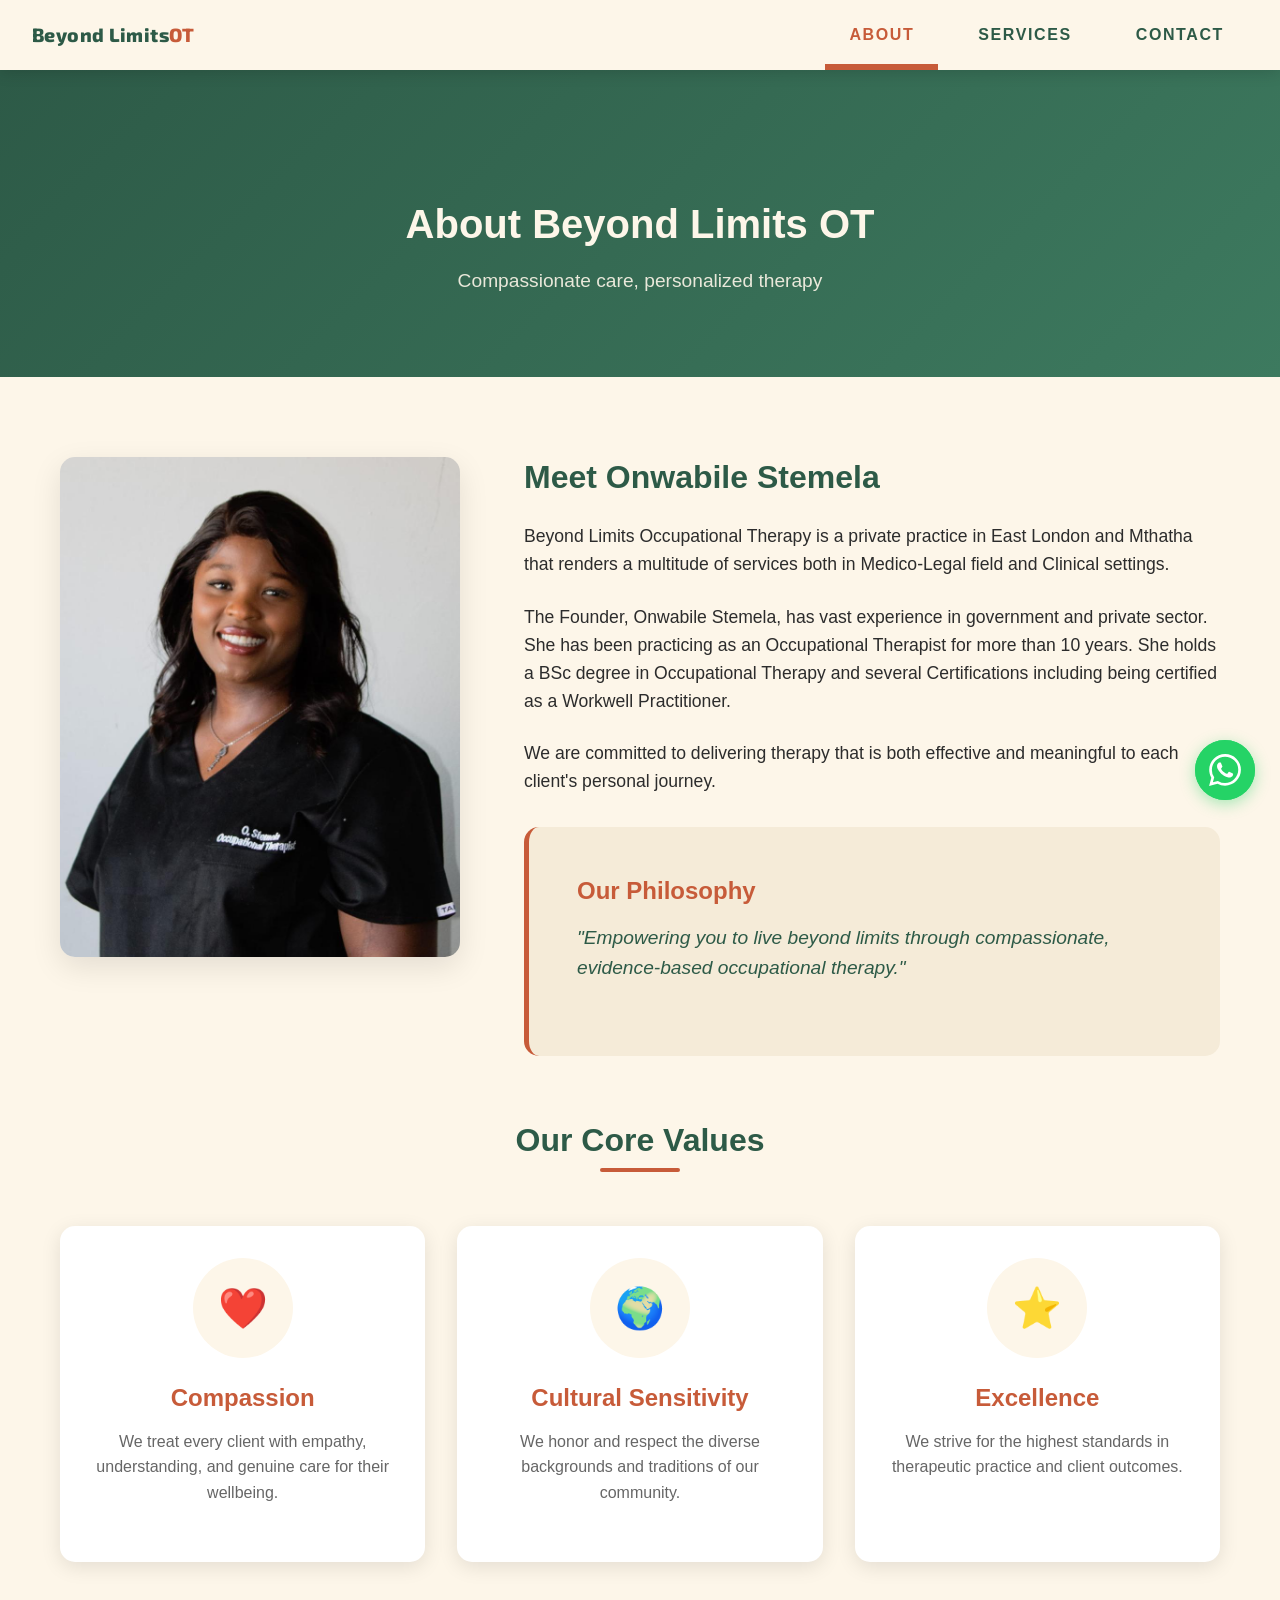
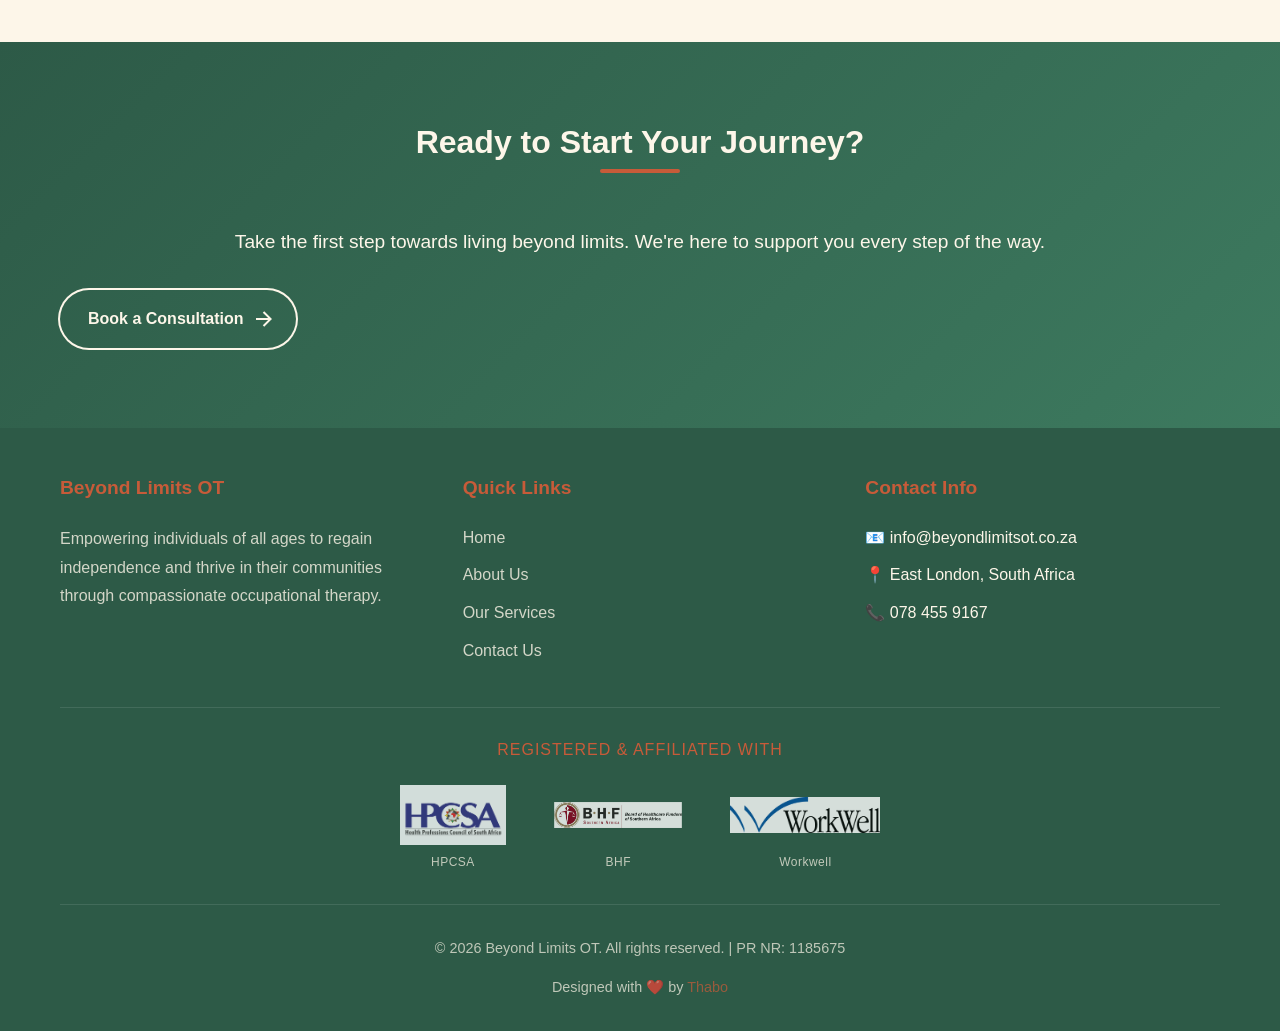
==== about.html @ 487ea7a8 "add signature on footer" ====
<!DOCTYPE html>
<html lang="en">
<head>
    <meta charset="UTF-8">
    <meta name="viewport" content="width=device-width, initial-scale=1.0">
    <meta name="description" content="Learn about Beyond Limits OT - Compassionate, culturally sensitive occupational therapy services in East London, South Africa.">
    <meta name="keywords" content="About, Occupational Therapy, OT, East London, South Africa, Therapist">
    <title>About Us | Beyond Limits OT</title>
    <link rel="preconnect" href="https://fonts.googleapis.com">
    <link rel="preconnect" href="https://fonts.gstatic.com" crossorigin>
    <link href="https://fonts.googleapis.com/css2?family=Exo+2:wght@700;800&display=swap" rel="stylesheet">
    <link rel="stylesheet" href="css/styles.css">
</head>
<body>
    <!-- Sticky Nav -->
    <div class="et-hero-tabs-container et-hero-tabs-container--top">
        <a href="index.html" class="nav-logo">Beyond Limits <span>OT</span></a>
        <div class="nav-links">
            <a class="et-hero-tab active" href="about.html">About</a>
            <a class="et-hero-tab" href="services.html">Services</a>
            <a class="et-hero-tab" href="contact.html">Contact</a>
            <span class="et-hero-tab-slider"></span>
        </div>
        <button class="hamburger" id="hamburger">
            <span></span>
            <span></span>
            <span></span>
        </button>
    </div>

    <!-- Page Header -->
    <section class="page-header">
        <div class="container">
            <h1>About Beyond Limits OT</h1>
            <p>Compassionate care, personalized therapy</p>
        </div>
    </section>

    <!-- About Full Section -->
    <section class="about-full">
        <div class="container">
            <div class="profile-section">
                <div class="profile-image">
                    <img src="assets/Onwabile.jpeg" alt="Portrait of Onwabile">
                </div>
                <div class="profile-text">
                    <h2>Meet Onwabile Stemela</h2>
                    <p>Beyond Limits Occupational Therapy is a private practice in East London and Mthatha that renders a multitude of services both in Medico-Legal field and Clinical settings.</p>
                    <p>The Founder, Onwabile Stemela, has vast experience in government and private sector. She has been practicing as an Occupational Therapist for more than 10 years. She holds a BSc degree in Occupational Therapy and several Certifications including being certified as a Workwell Practitioner.</p>
                    <p>We are committed to delivering therapy that is both effective and meaningful to each client's personal journey.</p>
                    
                    <div class="philosophy">
                        <h3>Our Philosophy</h3>
                        <p>"Empowering you to live beyond limits through compassionate, evidence-based occupational therapy."</p>
                    </div>
                </div>
            </div>

            <div class="values-section" style="margin-top: 4rem;">
                <div class="section-title">
                    <h2>Our Core Values</h2>
                </div>
                <div class="services-grid">
                    <div class="service-card">
                        <div class="service-icon">❤️</div>
                        <h3>Compassion</h3>
                        <p>We treat every client with empathy, understanding, and genuine care for their wellbeing.</p>
                    </div>
                    <div class="service-card">
                        <div class="service-icon">🌍</div>
                        <h3>Cultural Sensitivity</h3>
                        <p>We honor and respect the diverse backgrounds and traditions of our community.</p>
                    </div>
                    <div class="service-card">
                        <div class="service-icon">⭐</div>
                        <h3>Excellence</h3>
                        <p>We strive for the highest standards in therapeutic practice and client outcomes.</p>
                    </div>
                </div>
            </div>
        </div>
    </section>

    <!-- Call to Action -->
    <section class="contact-preview">
        <div class="container">
            <div class="section-title">
                <h2>Ready to Start Your Journey?</h2>
            </div>
            <p style="margin-bottom: 2rem; font-size: 1.2rem;">Take the first step towards living beyond limits. We're here to support you every step of the way.</p>
            <a href="contact.html" style="text-decoration: none;">
                <button class="animated-button">
                    <svg viewBox="0 0 24 24" class="arr-2" xmlns="http://www.w3.org/2000/svg">
                        <path d="M16.1716 10.9999L10.8076 5.63589L12.2218 4.22168L20 11.9999L12.2218 19.778L10.8076 18.3638L16.1716 12.9999H4V10.9999H16.1716Z"></path>
                    </svg>
                    <span class="text">Book a Consultation</span>
                    <span class="circle"></span>
                    <svg viewBox="0 0 24 24" class="arr-1" xmlns="http://www.w3.org/2000/svg">
                        <path d="M16.1716 10.9999L10.8076 5.63589L12.2218 4.22168L20 11.9999L12.2218 19.778L10.8076 18.3638L16.1716 12.9999H4V10.9999H16.1716Z"></path>
                    </svg>
                </button>
            </a>
        </div>
    </section>

    <!-- Footer -->
    <footer>
        <div class="container">
            <div class="footer-content">
                <div class="footer-section">
                    <h4>Beyond Limits OT</h4>
                    <p>Empowering individuals of all ages to regain independence and thrive in their communities through compassionate occupational therapy.</p>
                </div>
                <div class="footer-section">
                    <h4>Quick Links</h4>
                    <ul>
                        <li><a href="index.html">Home</a></li>
                        <li><a href="about.html">About Us</a></li>
                        <li><a href="services.html">Our Services</a></li>
                        <li><a href="contact.html">Contact Us</a></li>
                    </ul>
                </div>
                <div class="footer-section">
                    <h4>Contact Info</h4>
                    <ul>
                        <li>📧 info@beyondlimitsot.co.za</li>
                        <li>📍 East London, South Africa</li>
                        <li>📞 078 455 9167</li>
                    </ul>
                </div>
            </div>
            <div class="footer-affiliations">
                <h4>Registered & Affiliated With</h4>
                <div class="affiliation-logos">
                    <a href="https://www.hpcsa.co.za" target="_blank" rel="noopener noreferrer" class="affiliation-item" title="Health Professions Council of South Africa">
                        <img src="assets/logos/hpcsa-logo.png" alt="HPCSA Logo">
                        <span>HPCSA</span>
                    </a>
                    <a href="https://bhfglobal.com" target="_blank" rel="noopener noreferrer" class="affiliation-item" title="Board of Healthcare Funders">
                        <img src="assets/logos/Board-of-Health-Funders-logo@2x.png" alt="BHF Logo">
                        <span>BHF</span>
                    </a>
                    <a href="https://www.workwell.co.za" target="_blank" rel="noopener noreferrer" class="affiliation-item" title="Workwell">
                        <img src="assets/logos/workwell-logo.png" alt="Workwell Logo">
                        <span>Workwell</span>
                    </a>
                </div>
            </div>
            <div class="footer-bottom">
                <p>&copy; 2026 Beyond Limits OT. All rights reserved. | PR NR: 1185675</p>
                <p>Designed with ❤️ by <a href="https://github.com/thaboxan" target="_blank">Thabo</a></p>
            </div>
        </div>
    </footer>

    <!-- WhatsApp Floating Button -->
    <a href="https://wa.me/27615814531?text=Hi%20Beyond%20Limits%20OT!%20I%27d%20like%20to%20inquire%20about%20your%20services." class="whatsapp-float" target="_blank" rel="noopener noreferrer" aria-label="Chat on WhatsApp">
        <svg xmlns="http://www.w3.org/2000/svg" viewBox="0 0 24 24" fill="currentColor">
            <path d="M17.472 14.382c-.297-.149-1.758-.867-2.03-.967-.273-.099-.471-.148-.67.15-.197.297-.767.966-.94 1.164-.173.199-.347.223-.644.075-.297-.15-1.255-.463-2.39-1.475-.883-.788-1.48-1.761-1.653-2.059-.173-.297-.018-.458.13-.606.134-.133.298-.347.446-.52.149-.174.198-.298.298-.497.099-.198.05-.371-.025-.52-.075-.149-.669-1.612-.916-2.207-.242-.579-.487-.5-.669-.51-.173-.008-.371-.01-.57-.01-.198 0-.52.074-.792.372-.272.297-1.04 1.016-1.04 2.479 0 1.462 1.065 2.875 1.213 3.074.149.198 2.096 3.2 5.077 4.487.709.306 1.262.489 1.694.625.712.227 1.36.195 1.871.118.571-.085 1.758-.719 2.006-1.413.248-.694.248-1.289.173-1.413-.074-.124-.272-.198-.57-.347m-5.421 7.403h-.004a9.87 9.87 0 01-5.031-1.378l-.361-.214-3.741.982.998-3.648-.235-.374a9.86 9.86 0 01-1.51-5.26c.001-5.45 4.436-9.884 9.888-9.884 2.64 0 5.122 1.03 6.988 2.898a9.825 9.825 0 012.893 6.994c-.003 5.45-4.437 9.884-9.885 9.884m8.413-18.297A11.815 11.815 0 0012.05 0C5.495 0 .16 5.335.157 11.892c0 2.096.547 4.142 1.588 5.945L.057 24l6.305-1.654a11.882 11.882 0 005.683 1.448h.005c6.554 0 11.89-5.335 11.893-11.893a11.821 11.821 0 00-3.48-8.413z"/>
        </svg>
    </a>

    <script src="js/main.js"></script>
</body>
</html>
---- css/styles.css ----
/* Beyond Limits OT - Stylesheet */
/* Colors: Terracotta, Deep Green, Cream - African heritage and healing */

:root {
    --terracotta: #C75B39;
    --terracotta-dark: #A64830;
    --deep-green: #2D5A47;
    --deep-green-light: #3D7A5F;
    --cream: #FDF6E9;
    --cream-dark: #F5EBD8;
    --text-dark: #2C2C2C;
    --text-light: #FFFFFF;
    --shadow: rgba(0, 0, 0, 0.1);
}

* {
    margin: 0;
    padding: 0;
    box-sizing: border-box;
}

html {
    scroll-behavior: smooth;
}

body {
    font-family: 'Segoe UI', 'Roboto', 'Open Sans', sans-serif;
    line-height: 1.6;
    color: var(--text-dark);
    background-color: var(--cream);
}

/* Typography */
h1, h2, h3, h4 {
    font-weight: 600;
    line-height: 1.3;
    margin-bottom: 1rem;
}

h1 {
    font-size: 2.5rem;
}

h2 {
    font-size: 2rem;
    color: var(--deep-green);
}

h3 {
    font-size: 1.5rem;
    color: var(--terracotta);
}

p {
    margin-bottom: 1rem;
}

a {
    color: var(--terracotta);
    text-decoration: none;
    transition: color 0.3s ease;
}

a:hover {
    color: var(--terracotta-dark);
}

/* Container */
.container {
    max-width: 1200px;
    margin: 0 auto;
    padding: 0 20px;
}

/* Header & Navigation - Sticky Slider Nav */
.et-hero-tabs {
    display: flex;
    flex-direction: column;
    justify-content: center;
    align-items: center;
    min-height: 100vh;
    position: relative;
    background: linear-gradient(135deg, var(--deep-green) 0%, var(--deep-green-light) 100%);
    text-align: center;
    padding: 0 2em;
}

.et-hero-tabs::before {
    content: '';
    position: absolute;
    top: 0;
    right: 0;
    width: 50%;
    height: 100%;
    background: url('https://images.unsplash.com/photo-1576091160550-2173dba999ef?w=800') center/cover;
    opacity: 0.2;
}

.et-hero-tabs .hero-content {
    position: relative;
    z-index: 1;
    max-width: 600px;
}

.et-hero-tabs .logo-text {
    font-size: 2rem;
    font-weight: 700;
    color: var(--cream);
    margin-bottom: 1rem;
}

.et-hero-tabs .logo-text span {
    color: var(--terracotta);
}

.et-hero-tabs h1 {
    font-size: 3rem;
    margin: 0 0 1rem 0;
    letter-spacing: 0.1rem;
    color: var(--cream);
}

.et-hero-tabs .tagline {
    font-size: 1.3rem;
    letter-spacing: 0.1rem;
    opacity: 0.9;
    color: var(--cream);
    font-style: italic;
    margin-bottom: 2rem;
}

.et-hero-tabs-container {
    display: flex;
    flex-direction: row;
    justify-content: space-between;
    align-items: center;
    position: absolute;
    bottom: 0;
    width: 100%;
    height: 70px;
    box-shadow: 0 0 20px rgba(0, 0, 0, 0.1);
    background: var(--cream);
    z-index: 1000;
    padding: 0 2rem;
}

.et-hero-tabs-container--top {
    position: fixed;
    top: 0;
    bottom: auto;
    box-shadow: 0 2px 15px rgba(0, 0, 0, 0.15);
    z-index: 99999;
}

.et-hero-tab {
    display: flex;
    justify-content: center;
    align-items: center;
    padding: 0 1.5rem;
    color: var(--deep-green);
    letter-spacing: 0.1rem;
    transition: all 0.5s ease;
    font-size: 0.9rem;
    font-weight: 600;
    text-transform: uppercase;
}

.et-hero-tab:hover {
    color: var(--cream);
    background: var(--terracotta);
    transition: all 0.5s ease;
}

.et-hero-tab.active {
    color: var(--terracotta);
}

.et-hero-tab.active:hover {
    color: var(--cream);
}

.et-hero-tab-slider {
    position: absolute;
    bottom: 0;
    width: 0;
    height: 6px;
    background: var(--terracotta);
    transition: left 0.3s ease, width 0.3s ease;
}

/* Nav Links Container */
.nav-links {
    display: flex;
    flex-direction: row;
    height: 100%;
    position: relative;
    gap: 1rem;
}

/* Nav Logo */
.nav-logo {
    display: flex;
    align-items: center;
    font-size: 1.2rem;
    font-weight: 800;
    color: var(--deep-green);
    white-space: nowrap;
    font-family: 'Exo 2', sans-serif;
    letter-spacing: 0.02em;
}

.nav-logo span {
    color: var(--terracotta);
}

.nav-logo:hover {
    color: var(--deep-green);
}

/* Hamburger Menu */
.hamburger {
    display: none;
    flex-direction: column;
    justify-content: center;
    align-items: center;
    cursor: pointer;
    padding: 10px 15px;
    background: transparent;
    border: none;
    z-index: 999999;
    position: relative;
}

.hamburger span {
    display: block;
    width: 25px;
    height: 3px;
    background-color: var(--deep-green);
    margin: 3px 0;
    transition: all 0.3s ease;
}

.hamburger.active span:nth-child(1) {
    transform: rotate(45deg) translate(5px, 5px);
}

.hamburger.active span:nth-child(2) {
    opacity: 0;
}

.hamburger.active span:nth-child(3) {
    transform: rotate(-45deg) translate(7px, -6px);
}

/* Mobile Styles */
@media (max-width: 768px) {
    .et-hero-tabs h1 {
        font-size: 2rem;
    }
    
    .et-hero-tabs .tagline {
        font-size: 1rem;
    }
    
    .et-hero-tabs-container {
        height: 60px;
        justify-content: space-between;
        align-items: center;
        padding: 0 10px;
    }
    
    .nav-logo {
        display: flex;
    }
    
    .hamburger {
        display: flex;
        z-index: 99999;
    }
    
    .nav-links {
        display: none;
        position: absolute;
        top: 60px;
        left: 0;
        right: 0;
        flex-direction: column;
        background-color: #FDF6E9;
        box-shadow: 0 10px 20px rgba(0, 0, 0, 0.1);
        z-index: 999;
        gap: 0;
    }
    
    .nav-links.active {
        display: flex;
        background-color: #FDF6E9;
    }
    
    .et-hero-tab {
        height: 50px;
        font-size: 0.9rem;
        border-bottom: 1px solid var(--cream-dark);
        background-color: #FDF6E9;
    }
    
    .et-hero-tab:hover,
    .et-hero-tab:focus {
        background: var(--terracotta);
        color: var(--cream);
    }
    
    .et-hero-tab-slider {
        display: none;
    }
    
    /* Center buttons on mobile */
    .hero-content,
    .et-hero-tabs .hero-content {
        display: flex;
        flex-direction: column;
        align-items: center;
        text-align: center;
    }
    
    .animated-button {
        margin: 0 auto;
    }
    
    .btn,
    .btn-primary,
    .btn-secondary,
    .ripple-button {
        display: block;
        margin: 0 auto;
        text-align: center;
    }
    
    .about-preview .btn,
    .service-card .btn,
    .profile-text .btn,
    .cta-section .btn,
    .cta-section .animated-button {
        margin: 0 auto;
    }
}

@media (min-width: 800px) {
    .et-hero-tabs h1 {
        font-size: 3rem;
    }
    
    .et-hero-tab {
        font-size: 1rem;
    }
}

/* Legacy header styles (for other pages) */
header {
    background-color: var(--deep-green);
    padding: 1rem 0;
    position: fixed;
    width: 100%;
    top: 0;
    z-index: 1000;
    box-shadow: 0 2px 10px var(--shadow);
}

.header-container {
    display: flex;
    justify-content: space-between;
    align-items: center;
    max-width: 1200px;
    margin: 0 auto;
    padding: 0 20px;
}

.logo {
    display: flex;
    align-items: center;
    gap: 10px;
}

.logo-text {
    font-size: 1.5rem;
    font-weight: 700;
    color: var(--cream);
}

.logo-text span {
    color: var(--terracotta);
}

nav ul {
    display: flex;
    list-style: none;
    gap: 2rem;
}

nav ul li a {
    color: var(--cream);
    font-weight: 500;
    padding: 0.5rem 1rem;
    border-radius: 5px;
    transition: all 0.3s ease;
}

nav ul li a:hover,
nav ul li a.active {
    background-color: var(--cream);
    color: var(--text-light);
}

/* Mobile Navigation */
.hamburger {
    display: none;
    flex-direction: column;
    cursor: pointer;
    gap: 5px;
}

.hamburger span {
    width: 25px;
    height: 3px;
    background-color: var(--deep-green);
    transition: all 0.3s ease;
}

/* Hero Section */
.hero {
    background: linear-gradient(135deg, var(--deep-green) 0%, var(--deep-green-light) 100%);
    min-height: 100vh;
    display: flex;
    align-items: center;
    padding-top: 80px;
    position: relative;
    overflow: hidden;
}

.hero::before {
    content: '';
    position: absolute;
    top: 0;
    right: 0;
    width: 50%;
    height: 100%;
    background: url('https://images.unsplash.com/photo-1576091160550-2173dba999ef?w=800') center/cover;
    opacity: 0.3;
}

.hero-content {
    position: relative;
    z-index: 1;
    max-width: 600px;
    padding: 2rem;
}

.hero h1 {
    color: var(--cream);
    font-size: 3rem;
    margin-bottom: 1.5rem;
}

/* Parallax Scroll Effects */
.parallax-section {
    position: relative;
    overflow: hidden;
}

.parallax-bg {
    position: absolute;
    top: 0;
    left: 0;
    width: 100%;
    height: 100%;
    background-size: cover;
    background-position: center;
    background-repeat: no-repeat;
    will-change: transform;
    transform: translateZ(0);
}

.parallax-content {
    position: relative;
    z-index: 1;
}

/* Scroll Animation Classes */
.fade-in-up {
    opacity: 0;
    transform: translateY(60px);
    transition: opacity 0.8s ease-out, transform 0.8s ease-out;
}

.fade-in-up.is-visible {
    opacity: 1;
    transform: translateY(0);
}

.slide-in-left {
    opacity: 0;
    transform: translateX(-80px);
    transition: opacity 0.9s ease-out, transform 0.9s ease-out;
}

.slide-in-left.is-visible {
    opacity: 1;
    transform: translateX(0);
}

.slide-in-right {
    opacity: 0;
    transform: translateX(80px);
    transition: opacity 0.9s ease-out, transform 0.9s ease-out;
}

.slide-in-right.is-visible {
    opacity: 1;
    transform: translateX(0);
}

.scale-in {
    opacity: 0;
    transform: scale(0.85);
    transition: opacity 0.7s ease-out, transform 0.7s ease-out;
}

.scale-in.is-visible {
    opacity: 1;
    transform: scale(1);
}

.zoom-in {
    opacity: 0;
    transform: scale(1.1);
    transition: opacity 0.8s ease-out, transform 0.8s ease-out;
}

.zoom-in.is-visible {
    opacity: 1;
    transform: scale(1);
}

/* Staggered Animation */
.stagger-container .stagger-item {
    opacity: 0;
    transform: translateY(40px);
    transition: opacity 0.6s ease-out, transform 0.6s ease-out;
}

.stagger-container.is-visible .stagger-item:nth-child(1) { 
    transition-delay: 0.1s; 
}
.stagger-container.is-visible .stagger-item:nth-child(2) { 
    transition-delay: 0.2s; 
}
.stagger-container.is-visible .stagger-item:nth-child(3) { 
    transition-delay: 0.3s; 
}
.stagger-container.is-visible .stagger-item:nth-child(4) { 
    transition-delay: 0.4s; 
}
.stagger-container.is-visible .stagger-item:nth-child(5) { 
    transition-delay: 0.5s; 
}
.stagger-container.is-visible .stagger-item:nth-child(6) { 
    transition-delay: 0.6s; 
}

.stagger-container.is-visible .stagger-item {
    opacity: 1;
    transform: translateY(0);
}

/* Floating Animation */
@keyframes float {
    0%, 100% {
        transform: translateY(0px);
    }
    50% {
        transform: translateY(-20px);
    }
}

.float-element {
    animation: float 3s ease-in-out infinite;
}

.hero .tagline {
    color: var(--cream);
    font-size: 1.5rem;
    margin-bottom: 2rem;
    font-style: italic;
}

/* Buttons */
.btn {
    display: inline-block;
    padding: 1rem 2rem;
    border-radius: 50px;
    font-weight: 600;
    text-transform: uppercase;
    letter-spacing: 1px;
    transition: all 0.3s ease;
    cursor: pointer;
    border: none;
    font-size: 1rem;
}

.btn-primary {
    background-color: var(--terracotta);
    color: var(--text-light);
}

.btn-primary:hover {
    background-color: var(--terracotta-dark);
    color: var(--text-light);
    transform: translateY(-3px);
    box-shadow: 0 5px 20px rgba(199, 91, 57, 0.4);
}

.btn-secondary {
    background-color: transparent;
    color: var(--terracotta);
    border: 2px solid var(--terracotta);
}

.btn-secondary:hover {
    background-color: var(--terracotta);
    color: var(--text-light);
}

/* Animated Button */
.animated-button {
  position: relative;
  display: flex;
  align-items: center;
  gap: 4px;
  padding: 16px 36px;
  border: 4px solid;
  border-color: transparent;
  font-size: 16px;
  background-color: inherit;
  border-radius: 100px;
  font-weight: 600;
  color: var(--cream);
  box-shadow: 0 0 0 2px var(--cream);
  cursor: pointer;
  overflow: hidden;
  transition: all 0.6s cubic-bezier(0.23, 1, 0.32, 1);
}

.animated-button svg {
  position: absolute;
  width: 24px;
  fill: var(--cream);
  z-index: 9;
  transition: all 0.8s cubic-bezier(0.23, 1, 0.32, 1);
}

.animated-button .arr-1 {
  right: 16px;
}

.animated-button .arr-2 {
  left: -25%;
}

.animated-button .circle {
  position: absolute;
  top: 50%;
  left: 50%;
  transform: translate(-50%, -50%);
  width: 20px;
  height: 20px;
  background-color: var(--cream);
  border-radius: 50%;
  opacity: 0;
  transition: all 0.8s cubic-bezier(0.23, 1, 0.32, 1);
}

.animated-button .text {
  position: relative;
  z-index: 1;
  transform: translateX(-12px);
  transition: all 0.8s cubic-bezier(0.23, 1, 0.32, 1);
}

.animated-button:hover {
  box-shadow: 0 0 0 12px transparent;
  color: #212121;
  border-radius: 8px;
}

.animated-button:hover .arr-1 {
  right: -25%;
}

.animated-button:hover .arr-2 {
  left: 16px;
}

.animated-button:hover .text {
  transform: translateX(12px);
}

.animated-button:hover svg {
  fill: #212121;
}

.animated-button:active {
  scale: 0.95;
  box-shadow: 0 0 0 4px var(--cream);
}

.animated-button:hover .circle {
  width: 300px;
  height: 300px;
  opacity: 1;
}

/* Animated Button Secondary - for light backgrounds */
.animated-button.btn-alt {
  color: var(--terracotta);
  box-shadow: 0 0 0 2px var(--terracotta);
}

.animated-button.btn-alt svg {
  fill: var(--terracotta);
}

.animated-button.btn-alt .circle {
  background-color: var(--terracotta);
}

.animated-button.btn-alt:hover {
  box-shadow: 0 0 0 12px transparent;
  color: var(--cream);
  border-radius: 8px;
}

.animated-button.btn-alt:hover svg {
  fill: var(--cream);
}

.animated-button.btn-alt:hover .circle {
  width: 300px;
  height: 300px;
  opacity: 1;
}

.animated-button.btn-alt:active {
  scale: 0.95;
  box-shadow: 0 0 0 4px var(--terracotta);
}

/* Ripple Button */
.ripple-button {
  outline: 0;
  display: inline-flex;
  align-items: center;
  justify-content: space-between;
  background: var(--terracotta);
  min-width: 200px;
  border: 0;
  border-radius: 4px;
  box-shadow: 0 4px 12px rgba(0, 0, 0, .1);
  box-sizing: border-box;
  padding: 16px 20px;
  color: var(--cream);
  font-size: 12px;
  font-weight: 600;
  letter-spacing: 1.2px;
  text-transform: uppercase;
  overflow: hidden;
  cursor: pointer;
}

.ripple-button:hover {
  opacity: .95;
}

.ripple-button .ripple-animation {
  border-radius: 100%;
  animation: ripple 0.6s linear infinite;
}

@keyframes ripple {
  0% {
    box-shadow: 0 0 0 0 rgba(255, 255, 255, 0.1), 0 0 0 20px rgba(255, 255, 255, 0.1), 0 0 0 40px rgba(255, 255, 255, 0.1), 0 0 0 60px rgba(255, 255, 255, 0.1);
  }

  100% {
    box-shadow: 0 0 0 20px rgba(255, 255, 255, 0.1), 0 0 0 40px rgba(255, 255, 255, 0.1), 0 0 0 60px rgba(255, 255, 255, 0.1), 0 0 0 80px rgba(255, 255, 255, 0);
  }
}

/* Sections */
section {
    padding: 5rem 0;
}

.section-title {
    text-align: center;
    margin-bottom: 3rem;
}

.section-title h2 {
    position: relative;
    display: inline-block;
}

.section-title h2::after {
    content: '';
    position: absolute;
    bottom: -10px;
    left: 50%;
    transform: translateX(-50%);
    width: 80px;
    height: 4px;
    background-color: var(--terracotta);
    border-radius: 2px;
}

/* About Preview */
.about-preview {
    background-color: var(--cream-dark);
}

.about-content {
    display: grid;
    grid-template-columns: 1fr 1fr;
    gap: 4rem;
    align-items: center;
}

.about-image {
    position: relative;
}

.about-image img {
    width: 100%;
    height: 400px;
    object-fit: cover;
    border-radius: 15px;
    box-shadow: 0 10px 30px var(--shadow);
}

.about-image::before {
    content: '';
    position: absolute;
    top: -20px;
    left: -20px;
    width: 100%;
    height: 100%;
    border: 4px solid var(--terracotta);
    border-radius: 15px;
    z-index: -1;
}

.about-text h2 {
    margin-bottom: 1.5rem;
}

.about-text p {
    font-size: 1.1rem;
    color: var(--text-dark);
    margin-bottom: 2rem;
}

/* Services Preview */
.services-preview {
    background-color: var(--cream);
}

.services-grid {
    display: grid;
    grid-template-columns: repeat(3, 1fr);
    gap: 2rem;
}

.service-card {
    background-color: var(--text-light);
    padding: 2rem;
    border-radius: 15px;
    text-align: center;
    box-shadow: 0 5px 20px var(--shadow);
    transition: all 0.3s ease;
}

.service-card:hover {
    transform: translateY(-10px);
    box-shadow: 0 15px 40px var(--shadow);
}

.service-icon {
    width: 100px;
    height: 100px;
    margin: 0 auto 1.5rem;
    background-color: var(--cream);
    border-radius: 50%;
    display: flex;
    align-items: center;
    justify-content: center;
    font-size: 2.5rem;
}

.service-card h3 {
    margin-bottom: 1rem;
}

.service-card p {
    color: #666;
    margin-bottom: 1.5rem;
}

/* Contact Preview */
.contact-preview {
    background: linear-gradient(135deg, var(--deep-green) 0%, var(--deep-green-light) 100%);
    color: var(--cream);
    text-align: center;
}

.contact-preview h2 {
    color: var(--cream);
}

.contact-preview .section-title h2::after {
    background-color: var(--terracotta);
}

.contact-info {
    display: flex;
    justify-content: center;
    gap: 4rem;
    margin-bottom: 2rem;
    flex-wrap: wrap;
}

.contact-item {
    display: flex;
    align-items: center;
    gap: 1rem;
    font-size: 1.1rem;
}

.contact-item i {
    font-size: 1.5rem;
    color: var(--terracotta);
}

/* Page Header */
.page-header {
    background: linear-gradient(135deg, var(--deep-green) 0%, var(--deep-green-light) 100%);
    padding: 8rem 0 4rem;
    text-align: center;
    margin-top: 70px;
}

.page-header h1 {
    color: var(--cream);
    margin-bottom: 1rem;
}

.page-header p {
    color: var(--cream);
    opacity: 0.9;
    font-size: 1.2rem;
}

/* About Page */
.about-full {
    background-color: var(--cream);
}

.profile-section {
    display: grid;
    grid-template-columns: 400px 1fr;
    gap: 4rem;
    align-items: start;
    margin-bottom: 4rem;
}

.profile-image img {
    width: 100%;
    height: 500px;
    object-fit: cover;
    border-radius: 15px;
    box-shadow: 0 10px 30px var(--shadow);
}

.profile-text h2 {
    margin-bottom: 1.5rem;
}

.profile-text p {
    font-size: 1.1rem;
    margin-bottom: 1.5rem;
}

.philosophy {
    background-color: var(--cream-dark);
    padding: 3rem;
    border-radius: 15px;
    margin-top: 2rem;
    border-left: 5px solid var(--terracotta);
}

.philosophy h3 {
    margin-bottom: 1rem;
}

.philosophy p {
    font-size: 1.2rem;
    font-style: italic;
    color: var(--deep-green);
}

/* Services Page */
.services-full {
    background-color: var(--cream);
}

.service-detail {
    display: grid;
    grid-template-columns: 1fr 1fr;
    gap: 4rem;
    align-items: center;
    margin-bottom: 5rem;
    padding: 3rem;
    background-color: var(--text-light);
    border-radius: 20px;
    box-shadow: 0 5px 20px var(--shadow);
}

.service-detail:nth-child(even) {
    direction: rtl;
}

.service-detail:nth-child(even) > * {
    direction: ltr;
}

.service-detail-image img {
    width: 100%;
    height: 350px;
    object-fit: cover;
    border-radius: 15px;
}

.service-detail-content h2 {
    margin-bottom: 1.5rem;
}

.service-detail-content p {
    font-size: 1.1rem;
    margin-bottom: 1rem;
}

.service-detail-content ul {
    list-style: none;
    margin: 1.5rem 0;
}

.service-detail-content ul li {
    padding: 0.5rem 0;
    padding-left: 2rem;
    position: relative;
}

.service-detail-content ul li::before {
    content: '✓';
    position: absolute;
    left: 0;
    color: var(--terracotta);
    font-weight: bold;
}

/* Contact Page */
.contact-full {
    background-color: var(--cream);
}

.contact-grid {
    display: grid;
    grid-template-columns: 1fr 1fr;
    gap: 4rem;
}

.contact-form-section {
    background-color: var(--text-light);
    padding: 3rem;
    border-radius: 20px;
    box-shadow: 0 5px 20px var(--shadow);
}

.contact-form-section h2 {
    margin-bottom: 2rem;
}

.form-group {
    margin-bottom: 1.5rem;
}

.form-group label {
    display: block;
    margin-bottom: 0.5rem;
    font-weight: 500;
    color: var(--deep-green);
}

.form-group input,
.form-group textarea {
    width: 100%;
    padding: 1rem;
    border: 2px solid var(--cream-dark);
    border-radius: 10px;
    font-size: 1rem;
    font-family: inherit;
    transition: border-color 0.3s ease;
}

.form-group input:focus,
.form-group textarea:focus {
    outline: none;
    border-color: var(--terracotta);
}

.form-group textarea {
    min-height: 150px;
    resize: vertical;
}

.contact-details {
    padding: 2rem 0;
}

.contact-details h2 {
    margin-bottom: 2rem;
}

.contact-detail-item {
    display: flex;
    align-items: flex-start;
    gap: 1.5rem;
    margin-bottom: 2rem;
    padding: 1.5rem;
    background-color: var(--text-light);
    border-radius: 15px;
    box-shadow: 0 3px 10px var(--shadow);
}

.contact-detail-item .icon {
    width: 60px;
    height: 60px;
    background-color: var(--terracotta);
    border-radius: 50%;
    display: flex;
    align-items: center;
    justify-content: center;
    font-size: 1.5rem;
    flex-shrink: 0;
}

.contact-detail-item h3 {
    margin-bottom: 0.5rem;
    font-size: 1.1rem;
}

.contact-detail-item p {
    color: #666;
    margin-bottom: 0;
}

.map-container {
    margin-top: 2rem;
    border-radius: 15px;
    overflow: hidden;
    box-shadow: 0 5px 20px var(--shadow);
}

.map-container iframe {
    width: 100%;
    height: 300px;
    border: none;
}

/* Footer */
footer {
    background-color: var(--deep-green);
    color: var(--cream);
    padding: 3rem 0 1rem;
}

.footer-content {
    display: grid;
    grid-template-columns: repeat(3, 1fr);
    gap: 3rem;
    margin-bottom: 2rem;
}

.footer-section h4 {
    color: var(--terracotta);
    margin-bottom: 1.5rem;
    font-size: 1.2rem;
}

.footer-section ul {
    list-style: none;
}

.footer-section ul li {
    margin-bottom: 0.75rem;
}

.footer-section ul li a {
    color: var(--cream);
    opacity: 0.8;
    transition: opacity 0.3s ease;
}

.footer-section ul li a:hover {
    opacity: 1;
    color: var(--terracotta);
}

.footer-section p {
    opacity: 0.8;
    line-height: 1.8;
}

/* Footer Affiliations */
.footer-affiliations {
    text-align: center;
    padding: 2rem 0;
    border-top: 1px solid rgba(255, 255, 255, 0.1);
    border-bottom: 1px solid rgba(255, 255, 255, 0.1);
    margin-bottom: 1rem;
}

.footer-affiliations h4 {
    color: var(--terracotta);
    margin-bottom: 1.5rem;
    font-size: 1rem;
    font-weight: 500;
    text-transform: uppercase;
    letter-spacing: 1px;
}

.affiliation-logos {
    display: flex;
    justify-content: center;
    align-items: center;
    gap: 3rem;
    flex-wrap: wrap;
}

.affiliation-item {
    display: flex;
    flex-direction: column;
    align-items: center;
    gap: 0.5rem;
    text-decoration: none;
    transition: transform 0.3s ease, opacity 0.3s ease;
    opacity: 0.8;
}

.affiliation-item:hover {
    transform: translateY(-3px);
    opacity: 1;
}

.affiliation-item img {
    height: 60px;
    width: auto;
    max-width: 150px;
    object-fit: contain;
    transition: transform 0.3s ease, opacity 0.3s ease;
}

.affiliation-item:hover img {
    transform: scale(1.05);
}

.affiliation-item span {
    color: var(--cream);
    font-size: 0.75rem;
    font-weight: 500;
    letter-spacing: 0.5px;
    opacity: 0.9;
}

.footer-bottom {
    text-align: center;
    padding-top: 1rem;
}

.footer-bottom p {
    opacity: 0.7;
    font-size: 0.9rem;
}

/* Form Messages */
.form-message {
    padding: 1rem;
    border-radius: 10px;
    margin-bottom: 1.5rem;
    display: none;
}

.form-message.success {
    background-color: #d4edda;
    color: #155724;
    border: 1px solid #c3e6cb;
    display: block;
}

.form-message.error {
    background-color: #f8d7da;
    color: #721c24;
    border: 1px solid #f5c6cb;
    display: block;
}

/* Responsive Design */
@media (max-width: 992px) {
    .services-grid {
        grid-template-columns: repeat(2, 1fr);
    }

    .about-content,
    .profile-section,
    .service-detail,
    .contact-grid {
        grid-template-columns: 1fr;
        gap: 2rem;
    }
    
    .contact-form-section {
        padding: 1.5rem;
        margin: 0 1rem;
    }
    
    .contact-details {
        padding: 1rem;
    }
    
    .contact-detail-item {
        flex-direction: column;
        text-align: center;
        align-items: center;
        gap: 1rem;
    }

    .service-detail:nth-child(even) {
        direction: ltr;
    }

    .footer-content {
        grid-template-columns: repeat(2, 1fr);
    }
}

@media (max-width: 768px) {
    .hamburger {
        display: flex;
    }

    nav ul {
        display: none;
        position: absolute;
        top: 100%;
        left: 0;
        right: 0;
        background-color: var(--deep-green);
        flex-direction: column;
        padding: 1rem;
        gap: 0;
    }

    nav ul.active {
        display: flex;
    }

    nav ul li {
        width: 100%;
    }

    nav ul li a {
        display: block;
        padding: 1rem;
        text-align: center;
    }

    .hero h1 {
        font-size: 2rem;
    }

    .hero .tagline {
        font-size: 1.2rem;
    }

    h1 {
        font-size: 2rem;
    }

    h2 {
        font-size: 1.5rem;
    }
    
    .page-header {
        margin-top: 60px;
        padding: 6rem 1rem 3rem;
    }
    
    .contact-full {
        padding: 2rem 0;
    }
    
    .contact-form-section {
        max-width: 100%;
    }

    .services-grid {
        grid-template-columns: 1fr;
    }

    .contact-info {
        flex-direction: column;
        gap: 1rem;
    }

    .footer-content {
        grid-template-columns: 1fr;
        text-align: center;
    }

    .about-image::before {
        display: none;
    }
}

@media (max-width: 480px) {
    .btn {
        padding: 0.8rem 1.5rem;
        font-size: 0.9rem;
    }

    section {
        padding: 3rem 0;
    }

    .service-card {
        padding: 1.5rem;
    }
    
    .page-header {
        padding: 6rem 1rem 3rem;
        margin-top: 60px;
    }
    
    .page-header h1 {
        font-size: 1.8rem;
    }
    
    .page-header p {
        font-size: 1rem;
    }
    
    .contact-form-section {
        padding: 1rem;
        border-radius: 10px;
    }
    
    .form-group input,
    .form-group textarea {
        padding: 0.8rem;
        font-size: 16px; /* Prevents zoom on iOS */
    }
    
    .contact-full .container {
        padding: 0 10px;
    }
}

/* ====================================
   FLOATING BUTTONS
   ==================================== */

/* WhatsApp Floating Button */
.whatsapp-float {
    position: fixed;
    bottom: 100px;
    right: 25px;
    width: 60px;
    height: 60px;
    background-color: #25D366;
    border-radius: 50%;
    display: flex;
    align-items: center;
    justify-content: center;
    box-shadow: 0 4px 15px rgba(37, 211, 102, 0.4);
    z-index: 9999;
    transition: all 0.3s ease;
    text-decoration: none;
}

.whatsapp-float svg {
    width: 32px;
    height: 32px;
    color: white;
}

.whatsapp-float:hover {
    transform: scale(1.1);
    box-shadow: 0 6px 20px rgba(37, 211, 102, 0.6);
}

.whatsapp-float:active {
    transform: scale(0.95);
}

/* Pulse animation for WhatsApp button */
.whatsapp-float::before {
    content: '';
    position: absolute;
    width: 100%;
    height: 100%;
    border-radius: 50%;
    background-color: #25D366;
    z-index: -1;
    animation: whatsapp-pulse 2s infinite;
}

@keyframes whatsapp-pulse {
    0% {
        transform: scale(1);
        opacity: 0.7;
    }
    70% {
        transform: scale(1.3);
        opacity: 0;
    }
    100% {
        transform: scale(1.3);
        opacity: 0;
    }
}

/* Back to Top Button */
.back-to-top {
    position: fixed;
    bottom: 25px;
    right: 25px;
    width: 50px;
    height: 50px;
    background-color: var(--terracotta);
    z-index: 9999;
    border: none;
    border-radius: 50%;
    display: flex;
    align-items: center;
    justify-content: center;
    cursor: pointer;
    opacity: 0;
    visibility: hidden;
    transform: translateY(20px);
    transition: all 0.3s ease;
    z-index: 9998;
    box-shadow: 0 4px 15px rgba(199, 91, 57, 0.4);
}

.back-to-top svg {
    width: 24px;
    height: 24px;
    color: white;
}

.back-to-top.visible {
    opacity: 1;
    visibility: visible;
    transform: translateY(0);
}

.back-to-top:hover {
    background-color: var(--terracotta-dark);
    transform: translateY(-3px);
    box-shadow: 0 6px 20px rgba(199, 91, 57, 0.5);
}

.back-to-top:active {
    transform: translateY(0);
}

/* Mobile adjustments for floating buttons */
@media (max-width: 768px) {
    .whatsapp-float {
        bottom: 90px;
        right: 15px;
        width: 55px;
        height: 55px;
    }
    
    .whatsapp-float svg {
        width: 28px;
        height: 28px;
    }
    
    .back-to-top {
        bottom: 20px;
        right: 15px;
        width: 45px;
        height: 45px;
    }
    
    .back-to-top svg {
        width: 20px;
        height: 20px;
    }
}
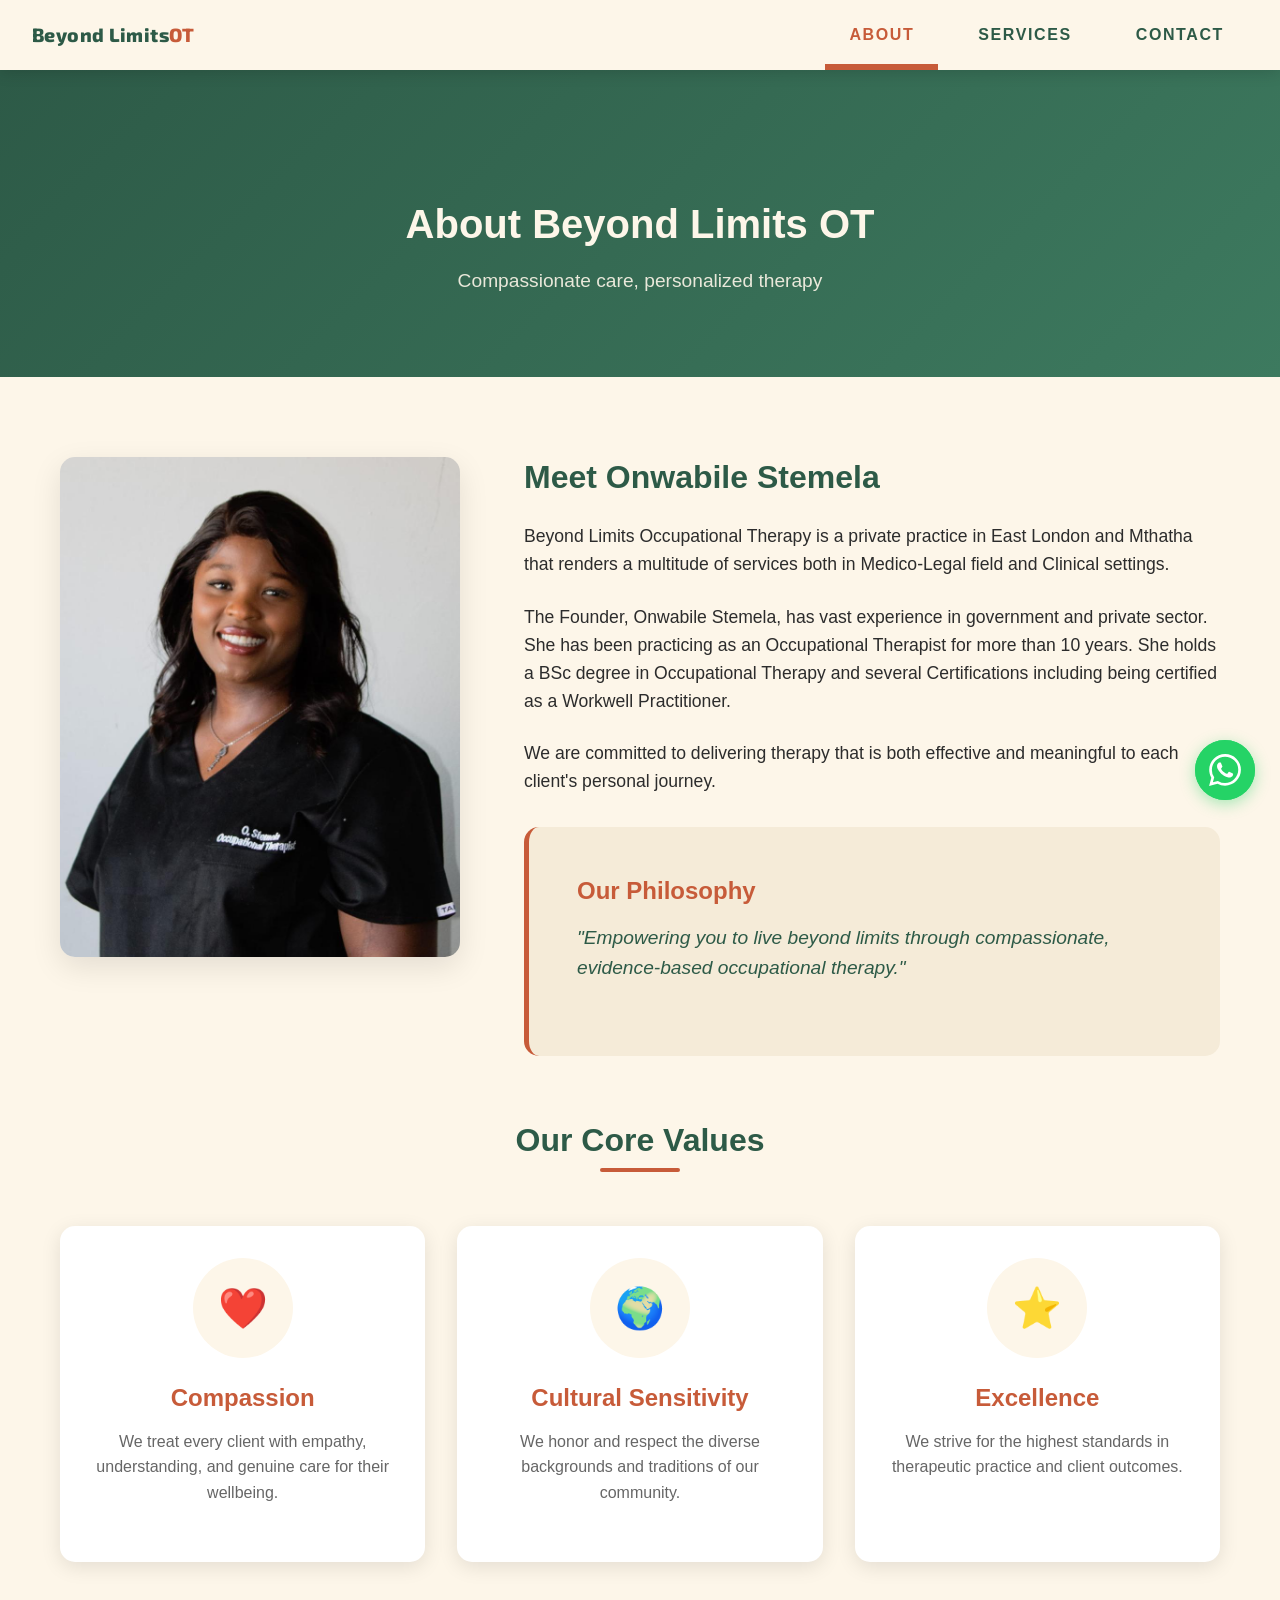
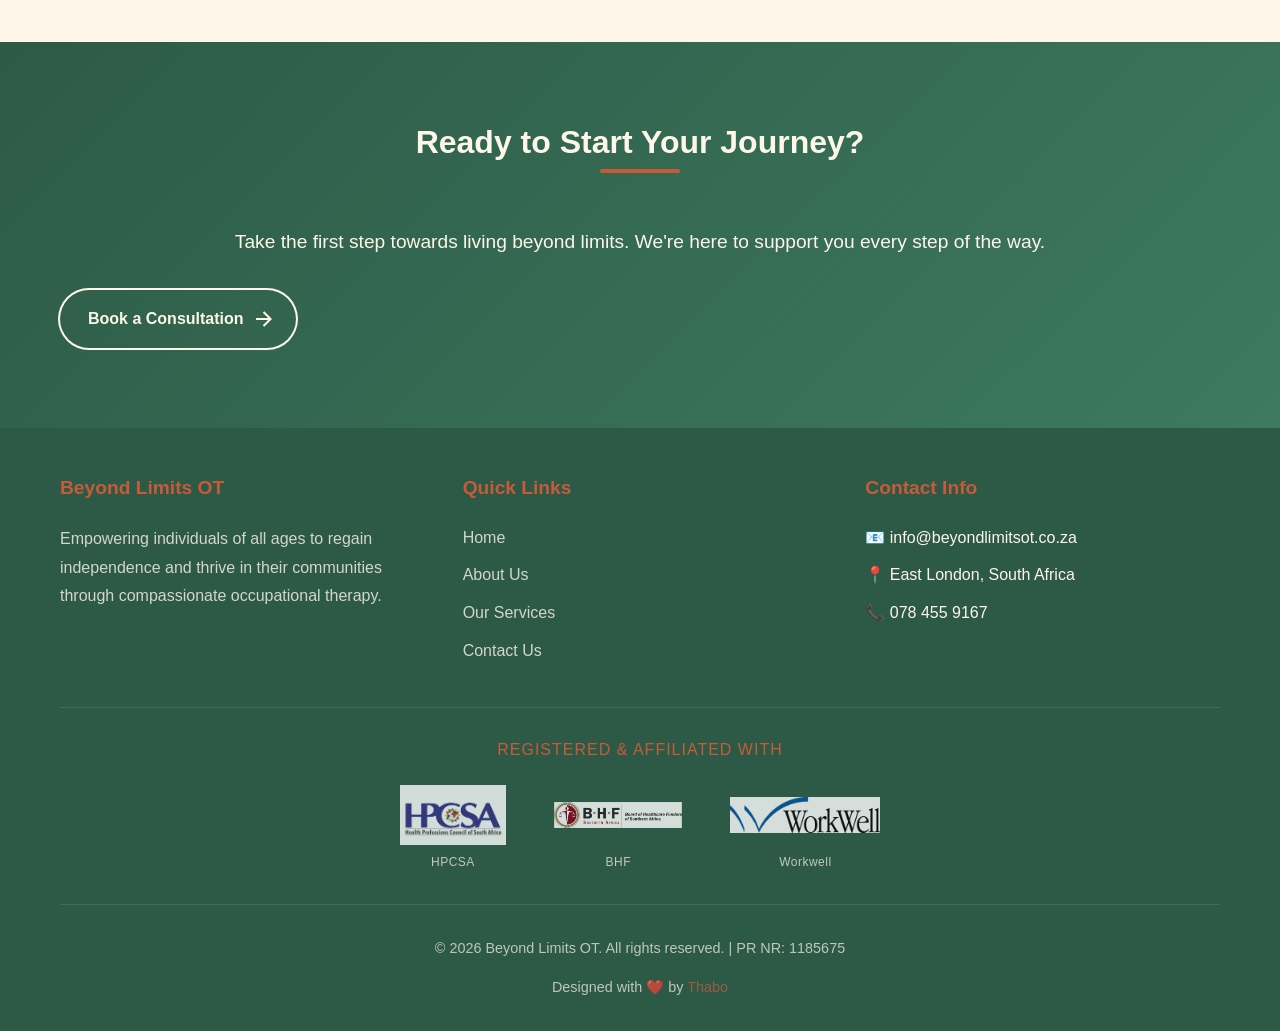
==== commit d4a3787a: "Make footer year dynamic with JavaScript" ====
--- a/about.html
+++ b/about.html
@@ -3,13 +3,116 @@
 <head>
     <meta charset="UTF-8">
     <meta name="viewport" content="width=device-width, initial-scale=1.0">
-    <meta name="description" content="Learn about Beyond Limits OT - Compassionate, culturally sensitive occupational therapy services in East London, South Africa.">
-    <meta name="keywords" content="About, Occupational Therapy, OT, East London, South Africa, Therapist">
-    <title>About Us | Beyond Limits OT</title>
+    <meta name="description" content="Meet Onwabile Stemela - HPCSA Registered Occupational Therapist (PR NR: 1185675) with 10+ years experience. BSc OT, Certified Workwell Practitioner for FCE assessments. Serving Mthatha, East London & Eastern Cape.">
+    <meta name="keywords" content="Onwabile Stemela Occupational Therapist, HPCSA Registered OT Eastern Cape, Workwell Certified Practitioner South Africa, FCE Assessor Mthatha, Female Occupational Therapist East London, Black Woman OT Eastern Cape, Experienced OT South Africa, BSc Occupational Therapy, Board of Healthcare Funders OT, BHF Registered Therapist">
+    <meta name="author" content="Onwabile Stemela - Beyond Limits Occupational Therapy">
+    <meta name="robots" content="index, follow, max-snippet:-1, max-image-preview:large">
+    <link rel="canonical" href="https://www.beyondlimitsot.co.za/about.html">
+    
+    <!-- Open Graph / Facebook -->
+    <meta property="og:type" content="profile">
+    <meta property="og:url" content="https://www.beyondlimitsot.co.za/about.html">
+    <meta property="og:title" content="Onwabile Stemela | HPCSA Registered Occupational Therapist | Beyond Limits OT">
+    <meta property="og:description" content="10+ years experience in medico-legal & clinical OT. BSc Occupational Therapy, Certified Workwell Practitioner. Specializing in RAF assessments, FCEs, stroke & spinal cord injury rehabilitation.">
+    <meta property="og:image" content="https://www.beyondlimitsot.co.za/assets/Onwabile.jpeg">
+    <meta property="og:image:width" content="1200">
+    <meta property="og:image:height" content="630">
+    <meta property="og:locale" content="en_ZA">
+    <meta property="og:site_name" content="Beyond Limits Occupational Therapy">
+    <meta property="profile:first_name" content="Onwabile">
+    <meta property="profile:last_name" content="Stemela">
+    
+    <!-- Twitter -->
+    <meta name="twitter:card" content="summary_large_image">
+    <meta name="twitter:url" content="https://www.beyondlimitsot.co.za/about.html">
+    <meta name="twitter:title" content="Onwabile Stemela | Occupational Therapist | Beyond Limits OT">
+    <meta name="twitter:description" content="HPCSA Registered OT with 10+ years experience. Certified Workwell Practitioner. Mthatha & East London.">
+    <meta name="twitter:image" content="https://www.beyondlimitsot.co.za/assets/Onwabile.jpeg">
+    
+    <meta name="theme-color" content="#2D5A47">
+    
+    <title>Onwabile Stemela - HPCSA Registered Occupational Therapist | Beyond Limits OT</title>
     <link rel="preconnect" href="https://fonts.googleapis.com">
     <link rel="preconnect" href="https://fonts.gstatic.com" crossorigin>
     <link href="https://fonts.googleapis.com/css2?family=Exo+2:wght@700;800&display=swap" rel="stylesheet">
+    <link rel="apple-touch-icon" sizes="180x180" href="/apple-touch-icon.png">
+    <link rel="icon" type="image/png" sizes="32x32" href="/favicon-32x32.png">
+    <link rel="icon" type="image/png" sizes="16x16" href="/favicon-16x16.png">
+    <link rel="manifest" href="/site.webmanifest">
     <link rel="stylesheet" href="css/styles.css">
+    
+    <!-- Schema.org Person Markup for E-E-A-T -->
+    <script type="application/ld+json">
+    {
+        "@context": "https://schema.org",
+        "@type": "Person",
+        "@id": "https://beyondlimitsot.co.za/#founder",
+        "name": "Onwabile Stemela",
+        "givenName": "Onwabile",
+        "familyName": "Stemela",
+        "jobTitle": "Occupational Therapist",
+        "description": "HPCSA registered Occupational Therapist with over 10 years of experience in both government and private healthcare sectors. BSc in Occupational Therapy, Certified Workwell Practitioner specializing in Functional Capacity Evaluations and medico-legal assessments.",
+        "image": "https://www.beyondlimitsot.co.za/assets/Onwabile.jpeg",
+        "url": "https://www.beyondlimitsot.co.za/about.html",
+        "worksFor": {
+            "@type": "MedicalBusiness",
+            "name": "Beyond Limits Occupational Therapy",
+            "url": "https://www.beyondlimitsot.co.za"
+        },
+        "hasCredential": [
+            {
+                "@type": "EducationalOccupationalCredential",
+                "credentialCategory": "degree",
+                "name": "BSc Occupational Therapy"
+            },
+            {
+                "@type": "EducationalOccupationalCredential",
+                "credentialCategory": "license",
+                "name": "HPCSA Registration",
+                "identifier": "PR NR: 1185675",
+                "recognizedBy": {
+                    "@type": "Organization",
+                    "name": "Health Professions Council of South Africa",
+                    "url": "https://www.hpcsa.co.za"
+                }
+            },
+            {
+                "@type": "EducationalOccupationalCredential",
+                "credentialCategory": "certification",
+                "name": "Certified Workwell Practitioner",
+                "recognizedBy": {
+                    "@type": "Organization",
+                    "name": "Workwell",
+                    "url": "https://www.workwell.co.za"
+                }
+            }
+        ],
+        "knowsAbout": [
+            "Medico-Legal Assessments",
+            "RAF Claims Assessment",
+            "Functional Capacity Evaluations",
+            "Disability Evaluations",
+            "Personal Injury Claims",
+            "Stroke Rehabilitation",
+            "Spinal Cord Injury Rehabilitation",
+            "Hand Therapy",
+            "Burns Rehabilitation",
+            "Amputation Rehabilitation",
+            "Activities of Daily Living Assessment",
+            "Assistive Device Prescription"
+        ],
+        "workLocation": [
+            {
+                "@type": "Place",
+                "name": "East London, Eastern Cape"
+            },
+            {
+                "@type": "Place",
+                "name": "Mthatha, Eastern Cape"
+            }
+        ]
+    }
+    </script>
 </head>
 <body>
     <!-- Sticky Nav -->
@@ -147,7 +250,7 @@
                 </div>
             </div>
             <div class="footer-bottom">
-                <p>&copy; 2026 Beyond Limits OT. All rights reserved. | PR NR: 1185675</p>
+                <p>&copy; <span id="year"></span> Beyond Limits OT. All rights reserved. | PR NR: 1185675</p>
                 <p>Designed with ❤️ by <a href="https://github.com/thaboxan" target="_blank">Thabo</a></p>
             </div>
         </div>
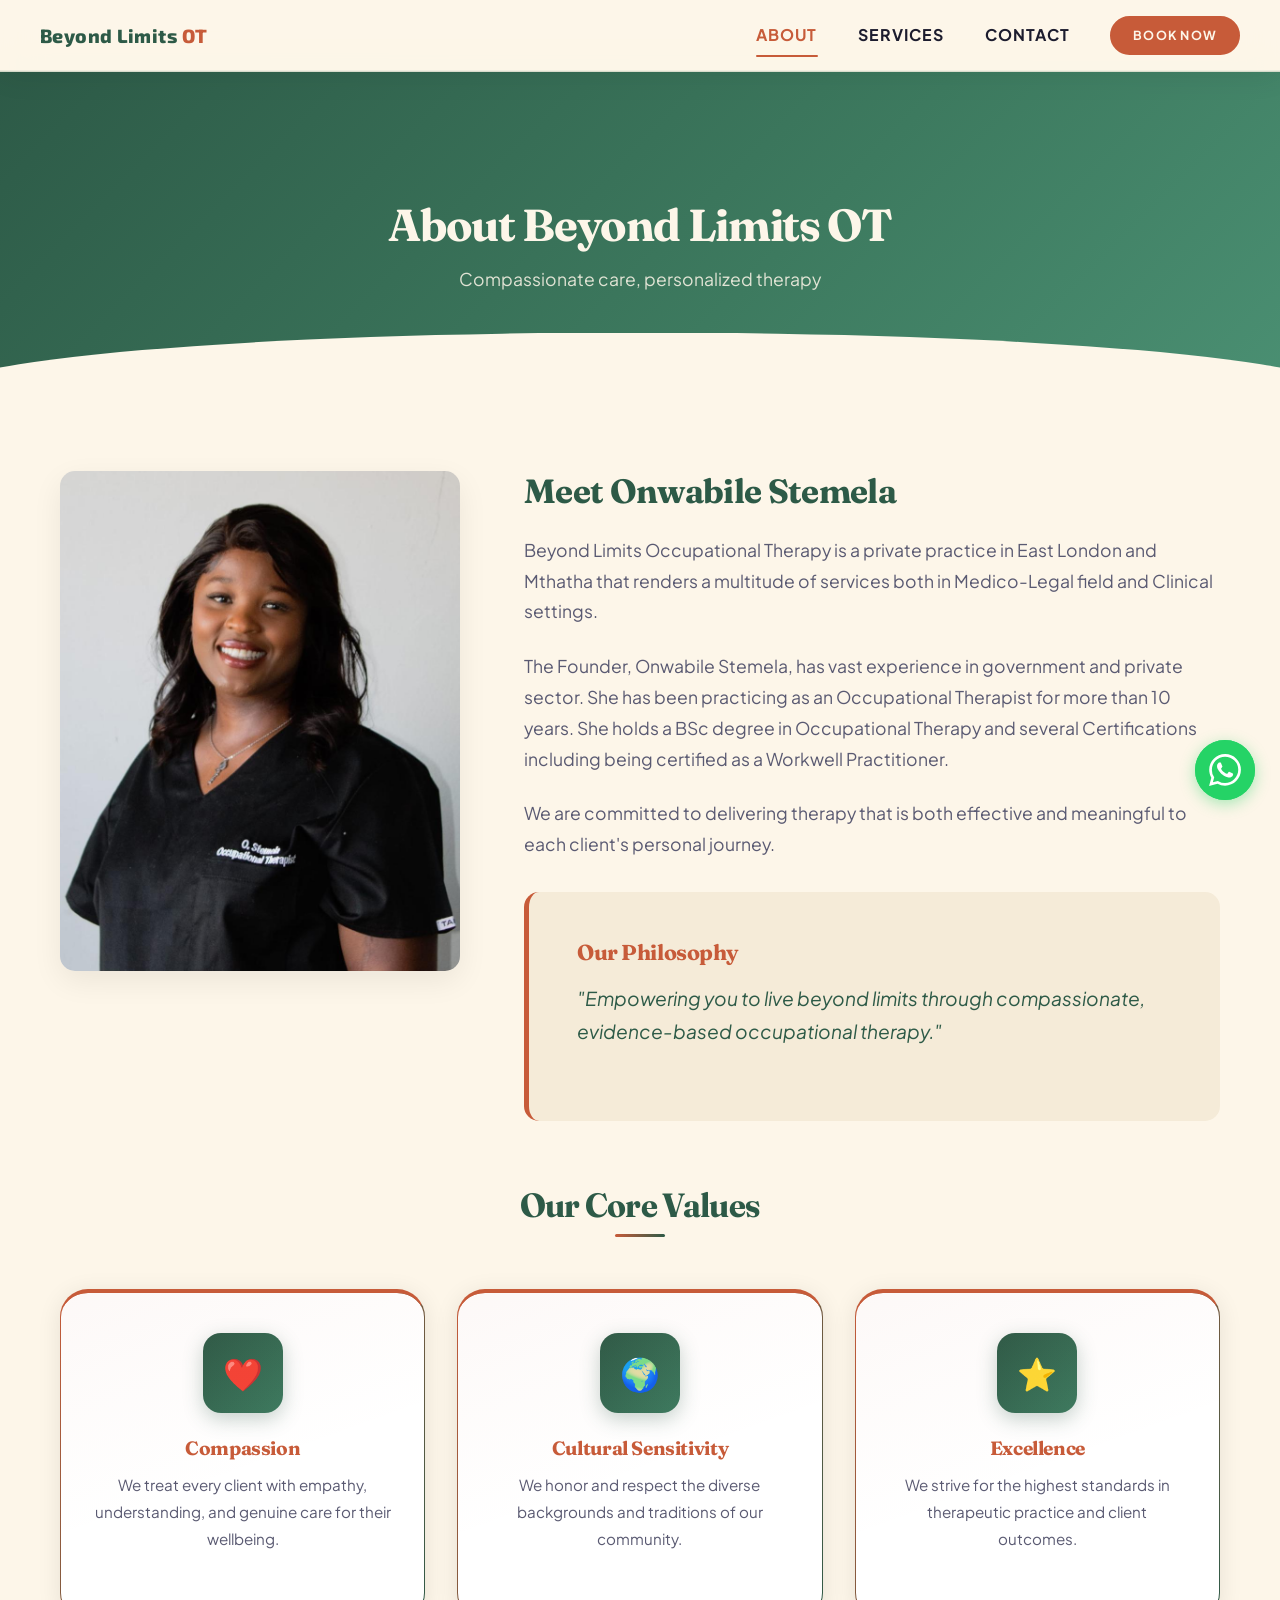
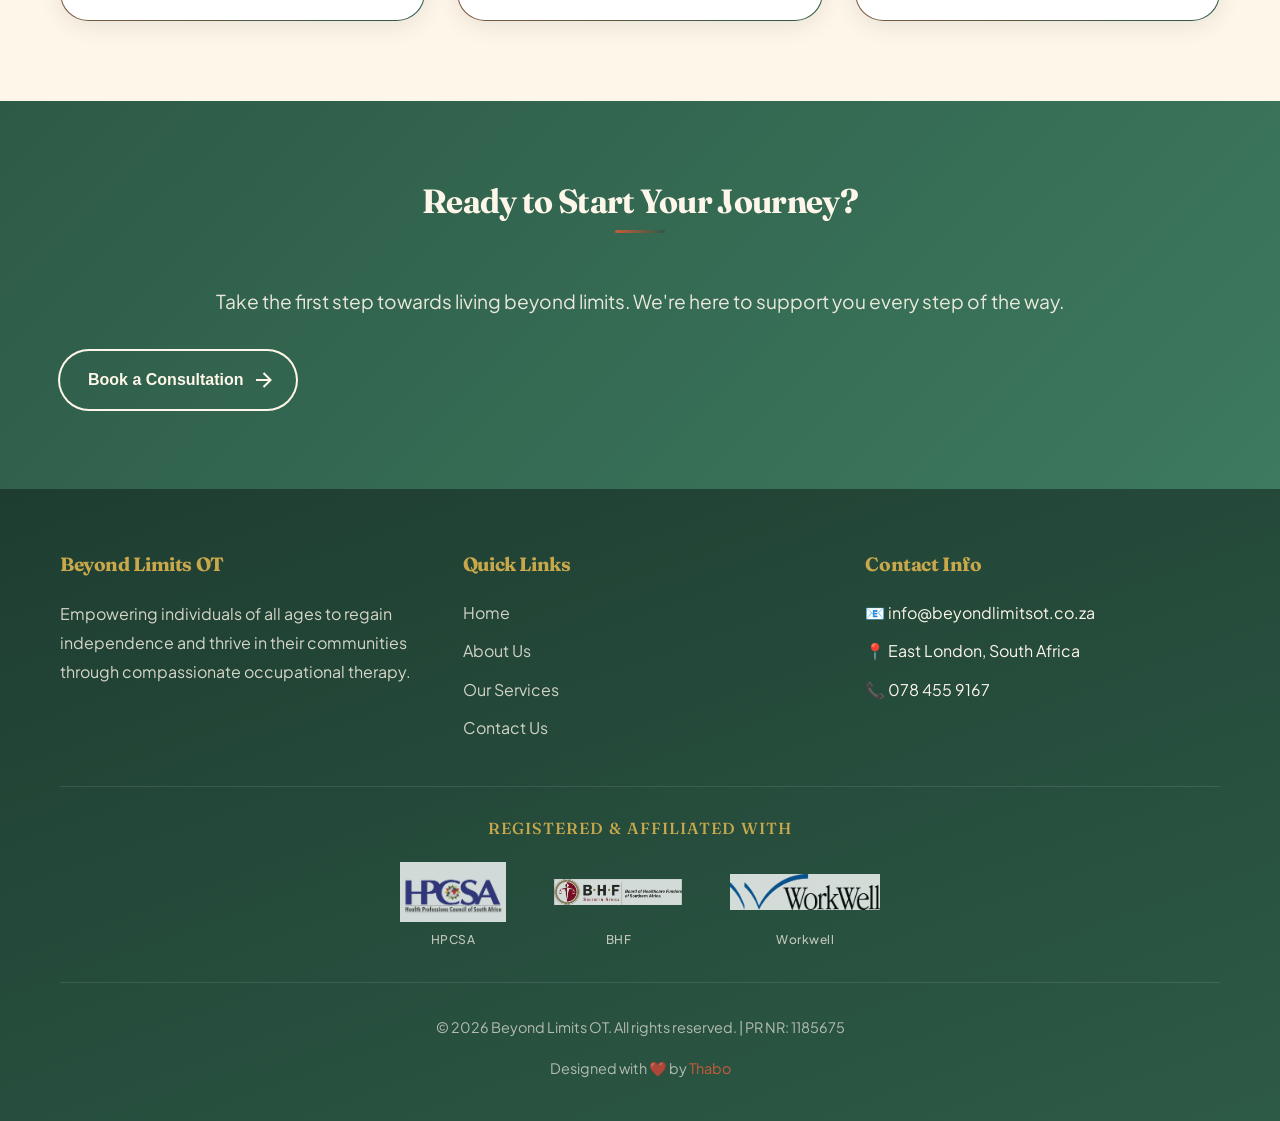
==== commit 2346d5d5: "Modernise site: nav layout, glassmorphism, contrast fixes, Fraunces/Plus Jakarta Sans fonts, mobile " ====
--- a/about.html
+++ b/about.html
@@ -34,7 +34,7 @@
     <title>Onwabile Stemela - HPCSA Registered Occupational Therapist | Beyond Limits OT</title>
     <link rel="preconnect" href="https://fonts.googleapis.com">
     <link rel="preconnect" href="https://fonts.gstatic.com" crossorigin>
-    <link href="https://fonts.googleapis.com/css2?family=Exo+2:wght@700;800&display=swap" rel="stylesheet">
+    <link href="https://fonts.googleapis.com/css2?family=Fraunces:ital,opsz,wght@0,9..144,600;0,9..144,700;1,9..144,400&family=Plus+Jakarta+Sans:wght@400;500;600;700&family=Exo+2:wght@700;800&display=swap" rel="stylesheet">
     <link rel="apple-touch-icon" sizes="180x180" href="/apple-touch-icon.png">
     <link rel="icon" type="image/png" sizes="32x32" href="/favicon-32x32.png">
     <link rel="icon" type="image/png" sizes="16x16" href="/favicon-16x16.png">
@@ -118,17 +118,19 @@
     <!-- Sticky Nav -->
     <div class="et-hero-tabs-container et-hero-tabs-container--top">
         <a href="index.html" class="nav-logo">Beyond Limits <span>OT</span></a>
-        <div class="nav-links">
-            <a class="et-hero-tab active" href="about.html">About</a>
-            <a class="et-hero-tab" href="services.html">Services</a>
-            <a class="et-hero-tab" href="contact.html">Contact</a>
-            <span class="et-hero-tab-slider"></span>
-        </div>
-        <button class="hamburger" id="hamburger">
-            <span></span>
-            <span></span>
-            <span></span>
-        </button>
+        <div class="nav-right">
+            <div class="nav-links">
+                <a class="et-hero-tab active" href="about.html">About</a>
+                <a class="et-hero-tab" href="services.html">Services</a>
+                <a class="et-hero-tab" href="contact.html">Contact</a>
+            </div>
+            <a href="contact.html#contact-form" class="nav-cta">Book Now</a>
+            <button class="hamburger" id="hamburger">
+                <span></span>
+                <span></span>
+                <span></span>
+            </button>
+        </div>
     </div>
 
     <!-- Page Header -->
@@ -144,7 +146,7 @@
         <div class="container">
             <div class="profile-section">
                 <div class="profile-image">
-                    <img src="assets/Onwabile.jpeg" alt="Portrait of Onwabile">
+                    <img src="assets/Onwabile.jpeg" alt="Onwabile Stemela - HPCSA Registered Occupational Therapist with 10+ years experience, founder of Beyond Limits OT">
                 </div>
                 <div class="profile-text">
                     <h2>Meet Onwabile Stemela</h2>
@@ -236,15 +238,15 @@
                 <h4>Registered & Affiliated With</h4>
                 <div class="affiliation-logos">
                     <a href="https://www.hpcsa.co.za" target="_blank" rel="noopener noreferrer" class="affiliation-item" title="Health Professions Council of South Africa">
-                        <img src="assets/logos/hpcsa-logo.png" alt="HPCSA Logo">
+                        <img src="assets/logos/hpcsa-logo.png" alt="Health Professions Council of South Africa (HPCSA) - Registered Member">
                         <span>HPCSA</span>
                     </a>
                     <a href="https://bhfglobal.com" target="_blank" rel="noopener noreferrer" class="affiliation-item" title="Board of Healthcare Funders">
-                        <img src="assets/logos/Board-of-Health-Funders-logo@2x.png" alt="BHF Logo">
+                        <img src="assets/logos/Board-of-Health-Funders-logo@2x.png" alt="Board of Healthcare Funders (BHF) - Registered Practice">
                         <span>BHF</span>
                     </a>
                     <a href="https://www.workwell.co.za" target="_blank" rel="noopener noreferrer" class="affiliation-item" title="Workwell">
-                        <img src="assets/logos/workwell-logo.png" alt="Workwell Logo">
+                        <img src="assets/logos/workwell-logo.png" alt="Workwell Certified Practitioner - Functional Capacity Evaluation Specialist">
                         <span>Workwell</span>
                     </a>
                 </div>
--- a/css/styles.css
+++ b/css/styles.css
@@ -8,9 +8,20 @@
     --deep-green-light: #3D7A5F;
     --cream: #FDF6E9;
     --cream-dark: #F5EBD8;
-    --text-dark: #2C2C2C;
+    --text-dark: #1C1C2E;
+    --text-mid: #5A5A72;
     --text-light: #FFFFFF;
-    --shadow: rgba(0, 0, 0, 0.1);
+    --surface: #FFFFFF;
+    --shadow: rgba(0, 0, 0, 0.07);
+    --shadow-md: 0 4px 24px rgba(0, 0, 0, 0.09);
+    --shadow-lg: 0 12px 48px rgba(0, 0, 0, 0.13);
+    --radius-sm: 10px;
+    --radius-md: 18px;
+    --radius-lg: 28px;
+    --gold: #C9A84C;
+    --transition: all 0.3s cubic-bezier(0.4, 0, 0.2, 1);
+    --font-heading: 'Fraunces', Georgia, serif;
+    --font-body: 'Plus Jakarta Sans', 'Segoe UI', sans-serif;
 }
 
 * {
@@ -21,38 +32,46 @@
 
 html {
     scroll-behavior: smooth;
+    overflow-x: hidden;
 }
 
 body {
-    font-family: 'Segoe UI', 'Roboto', 'Open Sans', sans-serif;
-    line-height: 1.6;
+    font-family: var(--font-body);
+    line-height: 1.65;
     color: var(--text-dark);
     background-color: var(--cream);
+    -webkit-font-smoothing: antialiased;
+    -moz-osx-font-smoothing: grayscale;
+    overflow-x: hidden;
 }
 
 /* Typography */
 h1, h2, h3, h4 {
-    font-weight: 600;
-    line-height: 1.3;
+    font-family: var(--font-heading);
+    font-weight: 700;
+    line-height: 1.2;
     margin-bottom: 1rem;
+    letter-spacing: -0.02em;
 }
 
 h1 {
-    font-size: 2.5rem;
+    font-size: 2.75rem;
 }
 
 h2 {
-    font-size: 2rem;
+    font-size: 2.1rem;
     color: var(--deep-green);
 }
 
 h3 {
-    font-size: 1.5rem;
+    font-size: 1.35rem;
     color: var(--terracotta);
 }
 
 p {
     margin-bottom: 1rem;
+    color: var(--text-mid);
+    line-height: 1.75;
 }
 
 a {
@@ -96,6 +115,19 @@
     opacity: 0.2;
 }
 
+/* Top gradient to ensure nav text readability over hero */
+.et-hero-tabs::after {
+    content: '';
+    position: absolute;
+    top: 0;
+    left: 0;
+    right: 0;
+    height: 140px;
+    background: linear-gradient(to bottom, rgba(0, 0, 0, 0.35) 0%, transparent 100%);
+    z-index: 1;
+    pointer-events: none;
+}
+
 .et-hero-tabs .hero-content {
     position: relative;
     z-index: 1;
@@ -103,10 +135,12 @@
 }
 
 .et-hero-tabs .logo-text {
-    font-size: 2rem;
+    font-size: 1.5rem;
     font-weight: 700;
     color: var(--cream);
-    margin-bottom: 1rem;
+    margin-bottom: 0.5rem;
+    opacity: 0.85;
+    letter-spacing: 0.02em;
 }
 
 .et-hero-tabs .logo-text span {
@@ -114,19 +148,94 @@
 }
 
 .et-hero-tabs h1 {
-    font-size: 3rem;
-    margin: 0 0 1rem 0;
-    letter-spacing: 0.1rem;
+    font-size: 3.2rem;
+    margin: 0 0 0.75rem 0;
+    letter-spacing: -0.03em;
     color: var(--cream);
+    line-height: 1.15;
 }
 
 .et-hero-tabs .tagline {
-    font-size: 1.3rem;
-    letter-spacing: 0.1rem;
-    opacity: 0.9;
+    font-size: 1.15rem;
+    opacity: 0.85;
     color: var(--cream);
+    /* Fraunces italic adds warmth and editorial elegance to the hero tagline */
+    font-family: var(--font-heading);
     font-style: italic;
-    margin-bottom: 2rem;
+    font-weight: 400;
+    margin-bottom: 0;
+    letter-spacing: 0.01em;
+}
+
+/* Hero Statistics */
+.hero-stats {
+    display: flex;
+    align-items: center;
+    gap: 1.5rem;
+    margin: 1.75rem 0 2.5rem;
+    justify-content: center;
+    flex-wrap: wrap;
+    /* glass pill */
+    background: rgba(255, 255, 255, 0.08);
+    backdrop-filter: blur(12px);
+    -webkit-backdrop-filter: blur(12px);
+    border: 1px solid rgba(253, 246, 233, 0.18);
+    border-radius: 100px;
+    padding: 0.85rem 2rem;
+}
+
+.hero-stat {
+    display: flex;
+    flex-direction: column;
+    align-items: center;
+    gap: 0.2rem;
+}
+
+.hero-stat .stat-number {
+    font-size: 1.4rem;
+    font-weight: 700;
+    /* cream gives 9.8:1 contrast on deep-green — replaces failing terracotta (1.78:1) */
+    color: var(--cream);
+    font-family: 'Exo 2', sans-serif;
+    line-height: 1;
+}
+
+.hero-stat .stat-label {
+    font-size: 0.68rem;
+    text-transform: uppercase;
+    letter-spacing: 0.1em;
+    /* 0.9 opacity gives ~6.1:1 contrast — was 0.65 which failed AA (3.7:1) */
+    color: rgba(253, 246, 233, 0.9);
+    white-space: nowrap;
+}
+
+.hero-stat-divider {
+    width: 1px;
+    height: 36px;
+    background: rgba(253, 246, 233, 0.2);
+    flex-shrink: 0;
+}
+
+/* Credential Chips */
+.credential-chips {
+    display: flex;
+    gap: 0.6rem;
+    flex-wrap: wrap;
+    margin-bottom: 1.25rem;
+}
+
+.chip {
+    display: inline-flex;
+    align-items: center;
+    padding: 0.3rem 0.85rem;
+    background: rgba(45, 90, 71, 0.1);
+    color: var(--deep-green);
+    border: 1px solid rgba(45, 90, 71, 0.2);
+    border-radius: 100px;
+    font-size: 0.75rem;
+    font-weight: 600;
+    letter-spacing: 0.04em;
+    text-transform: uppercase;
 }
 
 .et-hero-tabs-container {
@@ -135,57 +244,89 @@
     justify-content: space-between;
     align-items: center;
     position: absolute;
-    bottom: 0;
+    top: 0;
     width: 100%;
-    height: 70px;
-    box-shadow: 0 0 20px rgba(0, 0, 0, 0.1);
-    background: var(--cream);
+    height: 72px;
+    /* subtle glass tint over the hero gradient */
+    background: rgba(0, 0, 0, 0.12);
+    backdrop-filter: blur(10px);
+    -webkit-backdrop-filter: blur(10px);
+    border-bottom: 1px solid rgba(255, 255, 255, 0.06);
     z-index: 1000;
-    padding: 0 2rem;
+    padding: 0 2.5rem;
+    transition: background 0.4s ease, box-shadow 0.4s ease, backdrop-filter 0.4s ease;
 }
 
 .et-hero-tabs-container--top {
     position: fixed;
     top: 0;
     bottom: auto;
-    box-shadow: 0 2px 15px rgba(0, 0, 0, 0.15);
+    background: rgba(253, 246, 233, 0.88);
+    backdrop-filter: blur(22px);
+    -webkit-backdrop-filter: blur(22px);
+    border-bottom: 1px solid rgba(45, 90, 71, 0.12);
+    box-shadow: 0 2px 32px rgba(0, 0, 0, 0.08);
     z-index: 99999;
 }
 
+/* Right-side nav group — links + cta + hamburger */
+.nav-right {
+    display: flex;
+    align-items: center;
+    height: 100%;
+}
+
 .et-hero-tab {
     display: flex;
     justify-content: center;
     align-items: center;
-    padding: 0 1.5rem;
-    color: var(--deep-green);
-    letter-spacing: 0.1rem;
-    transition: all 0.5s ease;
-    font-size: 0.9rem;
-    font-weight: 600;
+    height: 100%;
+    padding: 0 1.25rem;
+    color: rgba(253, 246, 233, 0.88);
+    letter-spacing: 0.07em;
+    font-size: 0.82rem;
+    font-weight: 700;
     text-transform: uppercase;
+    position: relative;
+    transition: color 0.3s ease;
+    text-decoration: none;
+}
+
+.et-hero-tab::after {
+    content: '';
+    position: absolute;
+    bottom: 14px;
+    left: 50%;
+    right: 50%;
+    height: 2px;
+    background: var(--terracotta);
+    border-radius: 2px;
+    transition: left 0.3s ease, right 0.3s ease;
 }
 
 .et-hero-tab:hover {
     color: var(--cream);
-    background: var(--terracotta);
-    transition: all 0.5s ease;
-}
-
-.et-hero-tab.active {
+    background: transparent;
+}
+
+.et-hero-tab:hover::after,
+.et-hero-tab.active::after {
+    left: 1.25rem;
+    right: 1.25rem;
+}
+
+.et-hero-tabs-container--top .et-hero-tab {
+    color: var(--text-dark);
+}
+
+.et-hero-tabs-container--top .et-hero-tab:hover,
+.et-hero-tabs-container--top .et-hero-tab.active {
     color: var(--terracotta);
-}
-
-.et-hero-tab.active:hover {
-    color: var(--cream);
+    background: transparent;
 }
 
 .et-hero-tab-slider {
-    position: absolute;
-    bottom: 0;
-    width: 0;
-    height: 6px;
-    background: var(--terracotta);
-    transition: left 0.3s ease, width 0.3s ease;
+    display: none;
 }
 
 /* Nav Links Container */
@@ -193,8 +334,49 @@
     display: flex;
     flex-direction: row;
     height: 100%;
+    align-items: center;
     position: relative;
-    gap: 1rem;
+    gap: 0;
+}
+
+/* Nav CTA Button */
+.nav-cta {
+    display: inline-flex;
+    align-items: center;
+    margin-left: 1.25rem;
+    padding: 0.48rem 1.3rem;
+    background: transparent;
+    color: rgba(253, 246, 233, 0.9) !important;
+    border: 2px solid rgba(253, 246, 233, 0.7);
+    border-radius: 50px;
+    font-size: 0.78rem;
+    font-weight: 700;
+    letter-spacing: 0.1em;
+    text-transform: uppercase;
+    transition: all 0.3s ease;
+    white-space: nowrap;
+    text-decoration: none;
+}
+
+.nav-cta:hover {
+    background: rgba(253, 246, 233, 0.15);
+    border-color: var(--cream);
+    color: var(--cream) !important;
+    transform: translateY(-1px);
+}
+
+.et-hero-tabs-container--top .nav-cta {
+    background: var(--terracotta);
+    color: var(--cream) !important;
+    border-color: var(--terracotta);
+}
+
+.et-hero-tabs-container--top .nav-cta:hover {
+    background: var(--terracotta-dark);
+    border-color: var(--terracotta-dark);
+    color: var(--cream) !important;
+    box-shadow: 0 4px 16px rgba(199, 91, 57, 0.4);
+    transform: translateY(-1px);
 }
 
 /* Nav Logo */
@@ -203,18 +385,30 @@
     align-items: center;
     font-size: 1.2rem;
     font-weight: 800;
-    color: var(--deep-green);
+    color: var(--cream);
     white-space: nowrap;
     font-family: 'Exo 2', sans-serif;
     letter-spacing: 0.02em;
+    transition: color 0.3s ease, opacity 0.3s ease;
 }
 
 .nav-logo span {
     color: var(--terracotta);
+    margin-left: 0.25em;
 }
 
 .nav-logo:hover {
+    color: var(--cream);
+    opacity: 0.88;
+}
+
+.et-hero-tabs-container--top .nav-logo {
     color: var(--deep-green);
+}
+
+.et-hero-tabs-container--top .nav-logo:hover {
+    color: var(--deep-green);
+    opacity: 0.82;
 }
 
 /* Hamburger Menu */
@@ -224,20 +418,25 @@
     justify-content: center;
     align-items: center;
     cursor: pointer;
-    padding: 10px 15px;
+    padding: 8px;
     background: transparent;
     border: none;
     z-index: 999999;
     position: relative;
+    gap: 5px;
 }
 
 .hamburger span {
     display: block;
-    width: 25px;
-    height: 3px;
-    background-color: var(--deep-green);
-    margin: 3px 0;
-    transition: all 0.3s ease;
+    width: 22px;
+    height: 2px;
+    background-color: var(--cream);
+    transition: all 0.35s cubic-bezier(0.23, 1, 0.32, 1);
+    transform-origin: center;
+}
+
+.et-hero-tabs-container--top .hamburger span {
+    background-color: var(--text-dark);
 }
 
 .hamburger.active span:nth-child(1) {
@@ -246,10 +445,11 @@
 
 .hamburger.active span:nth-child(2) {
     opacity: 0;
+    transform: scaleX(0);
 }
 
 .hamburger.active span:nth-child(3) {
-    transform: rotate(-45deg) translate(7px, -6px);
+    transform: rotate(-45deg) translate(5px, -5px);
 }
 
 /* Mobile Styles */
@@ -263,14 +463,22 @@
     }
     
     .et-hero-tabs-container {
-        height: 60px;
-        justify-content: space-between;
+        height: 64px;
+        padding: 0 1rem;
+    }
+    
+    .nav-right {
+        display: flex;
         align-items: center;
-        padding: 0 10px;
-    }
-    
+        height: 100%;
+    }
+
     .nav-logo {
         display: flex;
+    }
+    
+    .nav-cta {
+        display: none;
     }
     
     .hamburger {
@@ -280,37 +488,46 @@
     
     .nav-links {
         display: none;
-        position: absolute;
-        top: 60px;
+        position: fixed;
+        top: 64px;
         left: 0;
         right: 0;
         flex-direction: column;
-        background-color: #FDF6E9;
-        box-shadow: 0 10px 20px rgba(0, 0, 0, 0.1);
-        z-index: 999;
+        background: var(--cream);
+        box-shadow: 0 8px 40px rgba(0, 0, 0, 0.18);
+        z-index: 99998;
+        border-top: 1px solid var(--cream-dark);
+        height: auto;
         gap: 0;
     }
     
     .nav-links.active {
         display: flex;
-        background-color: #FDF6E9;
     }
     
     .et-hero-tab {
-        height: 50px;
-        font-size: 0.9rem;
+        height: 56px;
+        padding: 0 2rem;
+        justify-content: center;
+        color: var(--text-dark) !important;
         border-bottom: 1px solid var(--cream-dark);
-        background-color: #FDF6E9;
+        font-size: 0.88rem;
+        background: var(--cream);
+    }
+    
+    .et-hero-tab::after {
+        display: none;
     }
     
     .et-hero-tab:hover,
     .et-hero-tab:focus {
-        background: var(--terracotta);
-        color: var(--cream);
-    }
-    
-    .et-hero-tab-slider {
-        display: none;
+        background: var(--cream-dark) !important;
+        color: var(--terracotta) !important;
+    }
+    
+    .et-hero-tab.active {
+        color: var(--terracotta) !important;
+        background: var(--cream-dark);
     }
     
     /* Center buttons on mobile */
@@ -320,6 +537,31 @@
         flex-direction: column;
         align-items: center;
         text-align: center;
+        width: 100%;
+    }
+
+    /* Reduce slide offset so elements don't overflow on narrow screens */
+    .slide-in-left  { transform: translateX(-24px); }
+    .slide-in-right { transform: translateX(24px); }
+    .slide-in-left.is-visible,
+    .slide-in-right.is-visible { transform: translateX(0); }
+
+    /* Center text in stacked grid sections */
+    .about-text,
+    .profile-text {
+        text-align: center;
+    }
+
+    .credential-chips {
+        justify-content: center;
+    }
+
+    .hero-stats {
+        gap: 1rem;
+    }
+
+    .hero-stat-divider {
+        height: 28px;
     }
     
     .animated-button {
@@ -408,21 +650,6 @@
 nav ul li a.active {
     background-color: var(--cream);
     color: var(--text-light);
-}
-
-/* Mobile Navigation */
-.hamburger {
-    display: none;
-    flex-direction: column;
-    cursor: pointer;
-    gap: 5px;
-}
-
-.hamburger span {
-    width: 25px;
-    height: 3px;
-    background-color: var(--deep-green);
-    transition: all 0.3s ease;
 }
 
 /* Hero Section */
@@ -688,7 +915,7 @@
 .animated-button:hover {
   box-shadow: 0 0 0 12px transparent;
   color: #212121;
-  border-radius: 8px;
+  border-radius: 100px;
 }
 
 .animated-button:hover .arr-1 {
@@ -735,7 +962,7 @@
 .animated-button.btn-alt:hover {
   box-shadow: 0 0 0 12px transparent;
   color: var(--cream);
-  border-radius: 8px;
+  border-radius: 100px;
 }
 
 .animated-button.btn-alt:hover svg {
@@ -758,25 +985,28 @@
   outline: 0;
   display: inline-flex;
   align-items: center;
-  justify-content: space-between;
-  background: var(--terracotta);
+  justify-content: center;
+  gap: 0.5rem;
+  background: var(--deep-green);
   min-width: 200px;
   border: 0;
-  border-radius: 4px;
-  box-shadow: 0 4px 12px rgba(0, 0, 0, .1);
-  box-sizing: border-box;
-  padding: 16px 20px;
+  border-radius: 100px;
+  box-shadow: 0 4px 20px rgba(45, 90, 71, 0.3);
+  padding: 16px 32px;
   color: var(--cream);
-  font-size: 12px;
+  font-size: 0.88rem;
   font-weight: 600;
-  letter-spacing: 1.2px;
+  letter-spacing: 1px;
   text-transform: uppercase;
   overflow: hidden;
   cursor: pointer;
+  transition: var(--transition);
 }
 
 .ripple-button:hover {
-  opacity: .95;
+  background: var(--deep-green-light);
+  box-shadow: 0 6px 28px rgba(45, 90, 71, 0.4);
+  transform: translateY(-2px);
 }
 
 .ripple-button .ripple-animation {
@@ -807,23 +1037,37 @@
 .section-title h2 {
     position: relative;
     display: inline-block;
+    font-variation-settings: 'opsz' 72;
 }
 
 .section-title h2::after {
     content: '';
     position: absolute;
-    bottom: -10px;
+    bottom: -12px;
     left: 50%;
     transform: translateX(-50%);
-    width: 80px;
-    height: 4px;
-    background-color: var(--terracotta);
+    width: 50px;
+    height: 3px;
+    background: linear-gradient(90deg, var(--terracotta), var(--deep-green));
     border-radius: 2px;
 }
 
 /* About Preview */
 .about-preview {
     background-color: var(--cream-dark);
+    position: relative;
+    overflow: hidden;
+}
+
+.about-preview::before {
+    content: '';
+    position: absolute;
+    top: -80px;
+    right: -80px;
+    width: 300px;
+    height: 300px;
+    background: radial-gradient(circle, rgba(199,91,57,0.08) 0%, transparent 70%);
+    pointer-events: none;
 }
 
 .about-content {
@@ -839,30 +1083,32 @@
 
 .about-image img {
     width: 100%;
-    height: 400px;
+    height: 420px;
     object-fit: cover;
-    border-radius: 15px;
-    box-shadow: 0 10px 30px var(--shadow);
+    border-radius: var(--radius-lg);
+    box-shadow: var(--shadow-lg);
 }
 
 .about-image::before {
     content: '';
     position: absolute;
-    top: -20px;
-    left: -20px;
+    top: -16px;
+    left: -16px;
     width: 100%;
     height: 100%;
-    border: 4px solid var(--terracotta);
-    border-radius: 15px;
+    border: 3px solid var(--terracotta);
+    border-radius: var(--radius-lg);
     z-index: -1;
+    opacity: 0.6;
 }
 
 .about-text h2 {
-    margin-bottom: 1.5rem;
+    margin-bottom: 0.75rem;
+    font-size: 2rem;
 }
 
 .about-text p {
-    font-size: 1.1rem;
+    font-size: 1rem;
     color: var(--text-dark);
     margin-bottom: 2rem;
 }
@@ -879,41 +1125,65 @@
 }
 
 .service-card {
-    background-color: var(--text-light);
-    padding: 2rem;
-    border-radius: 15px;
+    background-color: var(--surface);
+    padding: 2.5rem 2rem;
+    border-radius: var(--radius-lg);
     text-align: center;
-    box-shadow: 0 5px 20px var(--shadow);
-    transition: all 0.3s ease;
+    box-shadow: var(--shadow-md);
+    transition: var(--transition);
+    border-top: 4px solid transparent;
+    background-image: linear-gradient(var(--surface), var(--surface)),
+                      linear-gradient(135deg, var(--terracotta), var(--deep-green));
+    background-origin: border-box;
+    background-clip: padding-box, border-box;
+    border: 1px solid transparent;
+    border-top: 4px solid var(--terracotta);
+    position: relative;
+    overflow: hidden;
+}
+
+.service-card::before {
+    content: '';
+    position: absolute;
+    inset: 0;
+    background: linear-gradient(160deg, rgba(199,91,57,0.04) 0%, transparent 55%);
+    pointer-events: none;
 }
 
 .service-card:hover {
-    transform: translateY(-10px);
-    box-shadow: 0 15px 40px var(--shadow);
+    transform: translateY(-8px);
+    box-shadow: var(--shadow-lg);
+    border-top-color: var(--deep-green);
+}
+
+.service-card h3 {
+    margin-bottom: 0.75rem;
+    font-size: 1.2rem;
+}
+
+.service-card p {
+    font-size: 0.95rem;
+    margin-bottom: 1.75rem;
 }
 
 .service-icon {
-    width: 100px;
-    height: 100px;
+    width: 80px;
+    height: 80px;
     margin: 0 auto 1.5rem;
-    background-color: var(--cream);
-    border-radius: 50%;
+    background: linear-gradient(135deg, var(--deep-green) 0%, var(--deep-green-light) 100%);
+    border-radius: var(--radius-md);
     display: flex;
     align-items: center;
     justify-content: center;
-    font-size: 2.5rem;
-}
-
-.service-card h3 {
-    margin-bottom: 1rem;
-}
-
-.service-card p {
-    color: #666;
-    margin-bottom: 1.5rem;
-}
-
-/* Contact Preview */
+    font-size: 2rem;
+    box-shadow: 0 6px 20px rgba(45, 90, 71, 0.28);
+    transition: var(--transition);
+}
+
+.service-card:hover .service-icon {
+    transform: scale(1.08) rotate(-4deg);
+    box-shadow: 0 8px 28px rgba(45, 90, 71, 0.38);
+}
 .contact-preview {
     background: linear-gradient(135deg, var(--deep-green) 0%, var(--deep-green-light) 100%);
     color: var(--cream);
@@ -924,6 +1194,10 @@
     color: var(--cream);
 }
 
+.contact-preview p {
+    color: rgba(253, 246, 233, 0.9);
+}
+
 .contact-preview .section-title h2::after {
     background-color: var(--terracotta);
 }
@@ -931,16 +1205,32 @@
 .contact-info {
     display: flex;
     justify-content: center;
-    gap: 4rem;
-    margin-bottom: 2rem;
+    gap: 1.5rem;
+    margin-bottom: 2.5rem;
     flex-wrap: wrap;
 }
 
 .contact-item {
     display: flex;
     align-items: center;
-    gap: 1rem;
-    font-size: 1.1rem;
+    gap: 0.85rem;
+    font-size: 1rem;
+    font-weight: 500;
+    color: var(--cream);
+    /* glass card on dark green background */
+    background: rgba(255, 255, 255, 0.08);
+    backdrop-filter: blur(14px);
+    -webkit-backdrop-filter: blur(14px);
+    border: 1px solid rgba(255, 255, 255, 0.14);
+    border-radius: var(--radius-md);
+    padding: 1rem 1.5rem;
+    transition: var(--transition);
+}
+
+.contact-item:hover {
+    background: rgba(255, 255, 255, 0.14);
+    transform: translateY(-3px);
+    box-shadow: 0 8px 32px rgba(0, 0, 0, 0.18);
 }
 
 .contact-item i {
@@ -950,21 +1240,36 @@
 
 /* Page Header */
 .page-header {
-    background: linear-gradient(135deg, var(--deep-green) 0%, var(--deep-green-light) 100%);
-    padding: 8rem 0 4rem;
+    background: linear-gradient(135deg, var(--deep-green) 0%, var(--deep-green-light) 60%, #4a8f72 100%);
+    padding: 8rem 0 5rem;
     text-align: center;
     margin-top: 70px;
+    position: relative;
+    overflow: hidden;
+}
+
+.page-header::after {
+    content: '';
+    position: absolute;
+    bottom: -2px;
+    left: 0;
+    right: 0;
+    height: 60px;
+    background: var(--cream);
+    clip-path: ellipse(55% 100% at 50% 100%);
 }
 
 .page-header h1 {
     color: var(--cream);
-    margin-bottom: 1rem;
+    margin-bottom: 0.75rem;
+    font-size: 2.8rem;
+    letter-spacing: -0.03em;
 }
 
 .page-header p {
     color: var(--cream);
-    opacity: 0.9;
-    font-size: 1.2rem;
+    opacity: 0.85;
+    font-size: 1.1rem;
 }
 
 /* About Page */
@@ -1025,11 +1330,17 @@
     grid-template-columns: 1fr 1fr;
     gap: 4rem;
     align-items: center;
-    margin-bottom: 5rem;
+    margin-bottom: 4rem;
     padding: 3rem;
-    background-color: var(--text-light);
-    border-radius: 20px;
-    box-shadow: 0 5px 20px var(--shadow);
+    background-color: var(--surface);
+    border-radius: var(--radius-lg);
+    box-shadow: var(--shadow-md);
+    transition: var(--transition);
+}
+
+.service-detail:hover {
+    box-shadow: var(--shadow-lg);
+    transform: translateY(-3px);
 }
 
 .service-detail:nth-child(even) {
@@ -1087,10 +1398,10 @@
 }
 
 .contact-form-section {
-    background-color: var(--text-light);
+    background-color: var(--surface);
     padding: 3rem;
-    border-radius: 20px;
-    box-shadow: 0 5px 20px var(--shadow);
+    border-radius: var(--radius-lg);
+    box-shadow: var(--shadow-lg);
 }
 
 .contact-form-section h2 {
@@ -1111,18 +1422,22 @@
 .form-group input,
 .form-group textarea {
     width: 100%;
-    padding: 1rem;
-    border: 2px solid var(--cream-dark);
-    border-radius: 10px;
+    padding: 0.9rem 1.1rem;
+    border: 1.5px solid var(--cream-dark);
+    border-radius: var(--radius-sm);
     font-size: 1rem;
     font-family: inherit;
-    transition: border-color 0.3s ease;
+    background: var(--cream);
+    transition: var(--transition);
+    color: var(--text-dark);
 }
 
 .form-group input:focus,
 .form-group textarea:focus {
     outline: none;
-    border-color: var(--terracotta);
+    border-color: var(--deep-green);
+    background: var(--surface);
+    box-shadow: 0 0 0 3px rgba(45, 90, 71, 0.1);
 }
 
 .form-group textarea {
@@ -1141,24 +1456,31 @@
 .contact-detail-item {
     display: flex;
     align-items: flex-start;
-    gap: 1.5rem;
-    margin-bottom: 2rem;
+    gap: 1.25rem;
+    margin-bottom: 1.5rem;
     padding: 1.5rem;
-    background-color: var(--text-light);
-    border-radius: 15px;
-    box-shadow: 0 3px 10px var(--shadow);
+    background-color: var(--surface);
+    border-radius: var(--radius-md);
+    box-shadow: var(--shadow-md);
+    transition: var(--transition);
+}
+
+.contact-detail-item:hover {
+    transform: translateY(-3px);
+    box-shadow: var(--shadow-lg);
 }
 
 .contact-detail-item .icon {
-    width: 60px;
-    height: 60px;
-    background-color: var(--terracotta);
-    border-radius: 50%;
+    width: 52px;
+    height: 52px;
+    background: linear-gradient(135deg, var(--terracotta) 0%, var(--terracotta-dark) 100%);
+    border-radius: var(--radius-sm);
     display: flex;
     align-items: center;
     justify-content: center;
-    font-size: 1.5rem;
+    font-size: 1.3rem;
     flex-shrink: 0;
+    box-shadow: 0 4px 12px rgba(199, 91, 57, 0.28);
 }
 
 .contact-detail-item h3 {
@@ -1186,9 +1508,9 @@
 
 /* Footer */
 footer {
-    background-color: var(--deep-green);
+    background: linear-gradient(160deg, #1e3d30 0%, var(--deep-green) 100%);
     color: var(--cream);
-    padding: 3rem 0 1rem;
+    padding: 4rem 0 1.5rem;
 }
 
 .footer-content {
@@ -1199,7 +1521,8 @@
 }
 
 .footer-section h4 {
-    color: var(--terracotta);
+    /* gold gives 3.3:1 on dark-green — passes large-text AA; terracotta only 1.78:1 */
+    color: var(--gold);
     margin-bottom: 1.5rem;
     font-size: 1.2rem;
 }
@@ -1224,7 +1547,7 @@
 }
 
 .footer-section p {
-    opacity: 0.8;
+    color: rgba(253, 246, 233, 0.82);
     line-height: 1.8;
 }
 
@@ -1238,7 +1561,7 @@
 }
 
 .footer-affiliations h4 {
-    color: var(--terracotta);
+    color: var(--gold);
     margin-bottom: 1.5rem;
     font-size: 1rem;
     font-weight: 500;
@@ -1295,7 +1618,7 @@
 }
 
 .footer-bottom p {
-    opacity: 0.7;
+    color: rgba(253, 246, 233, 0.65);
     font-size: 0.9rem;
 }
 
